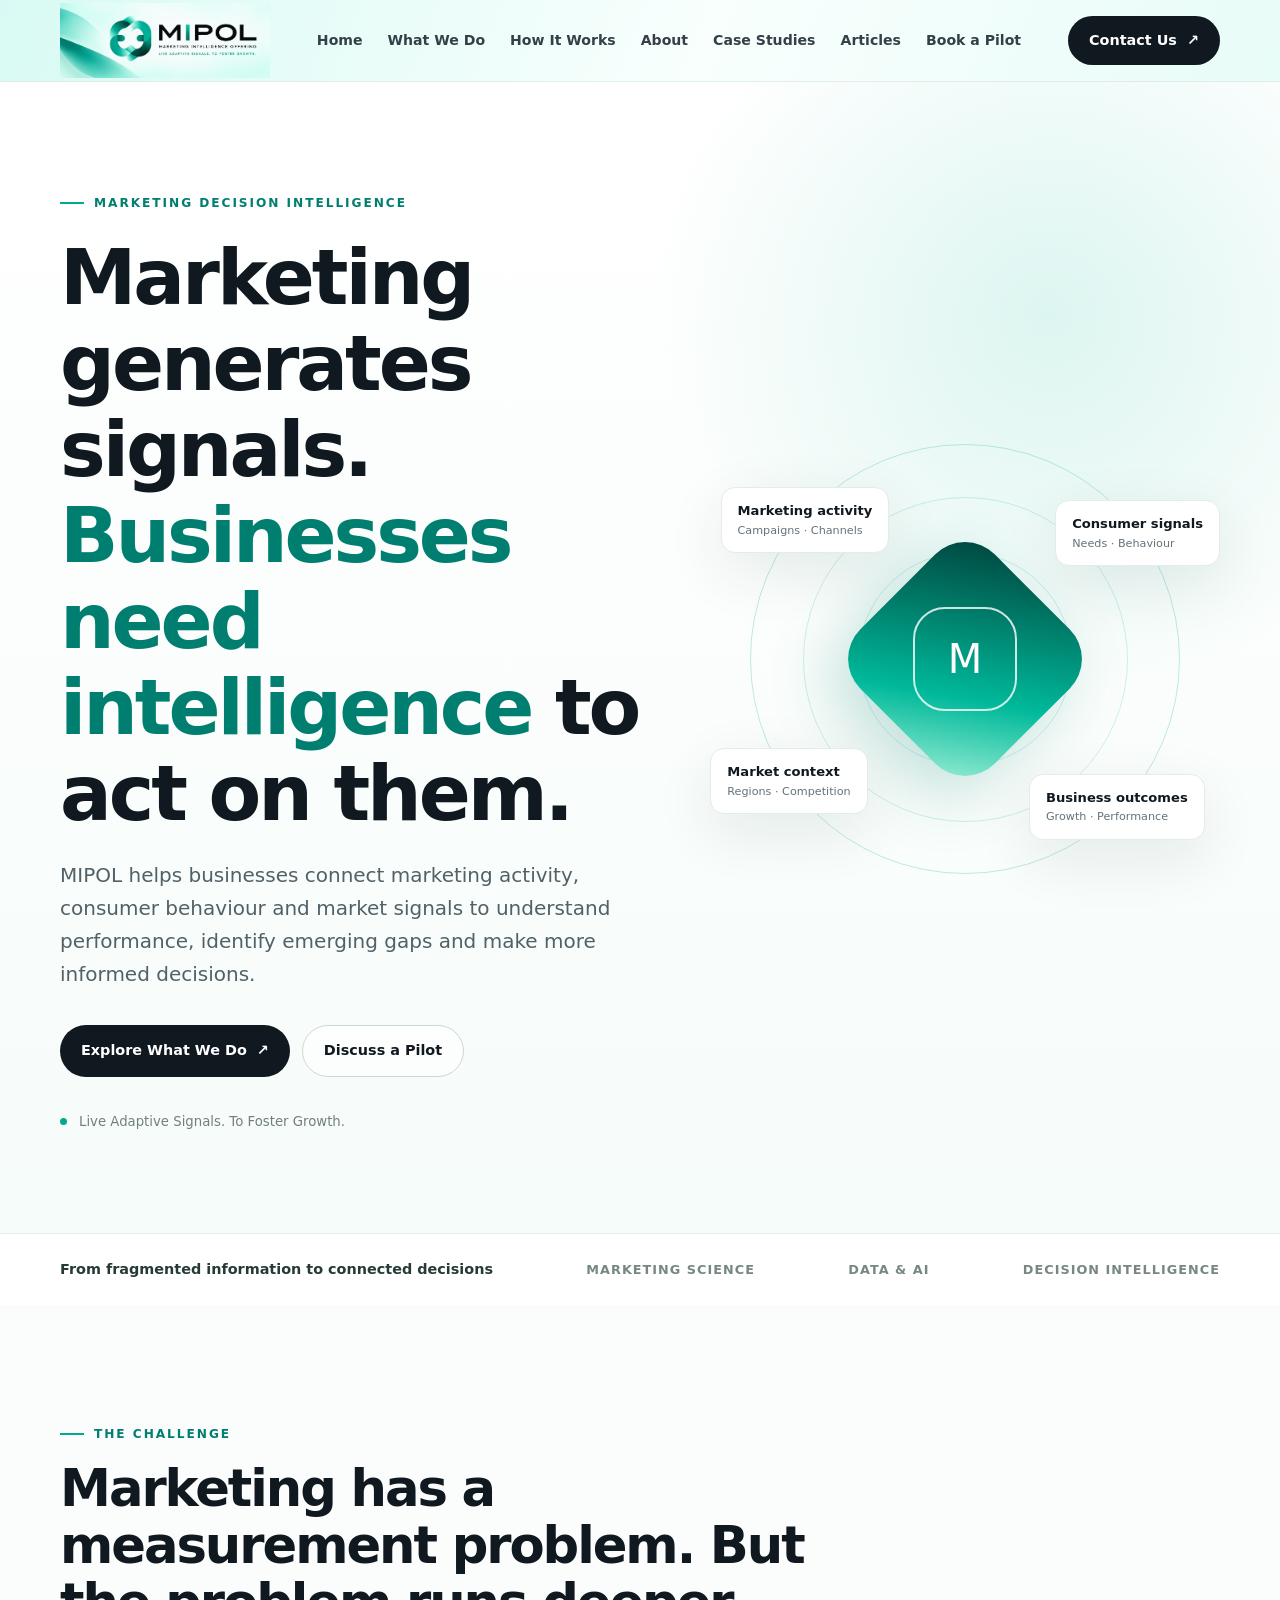
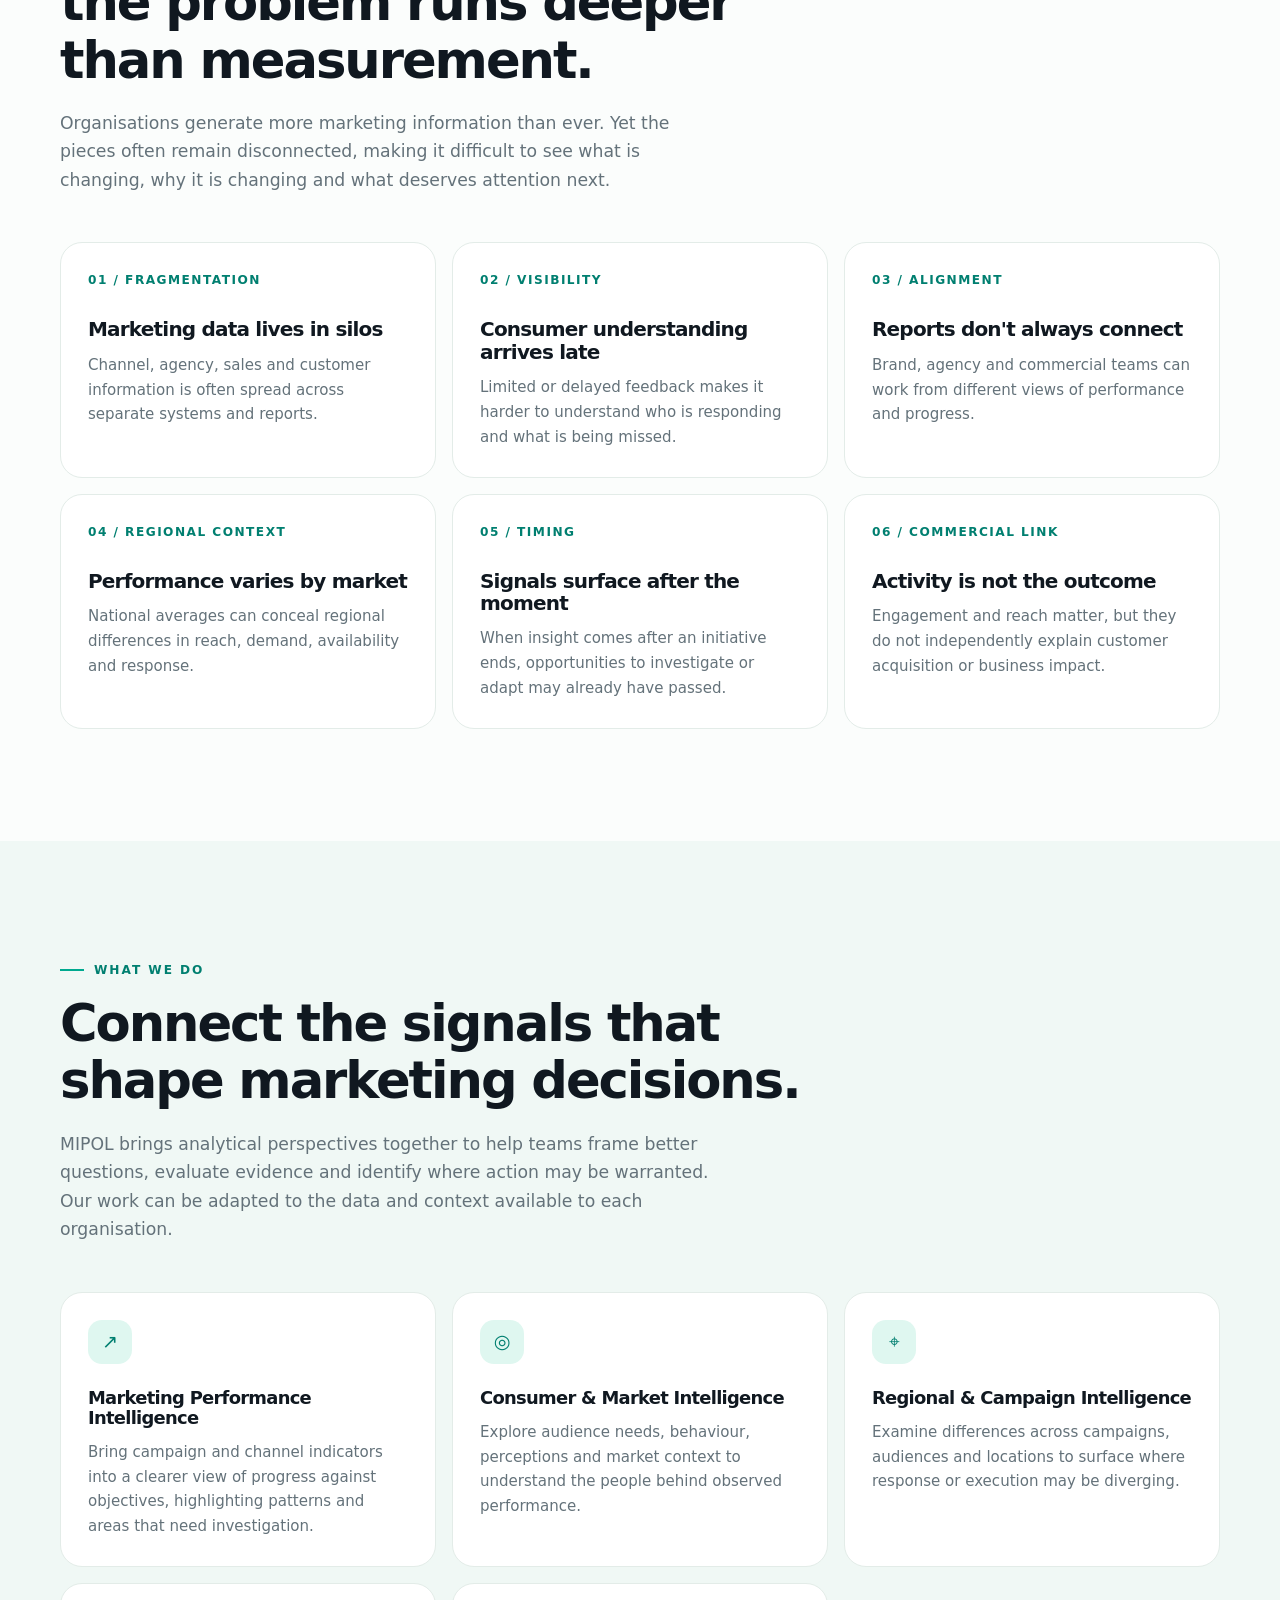
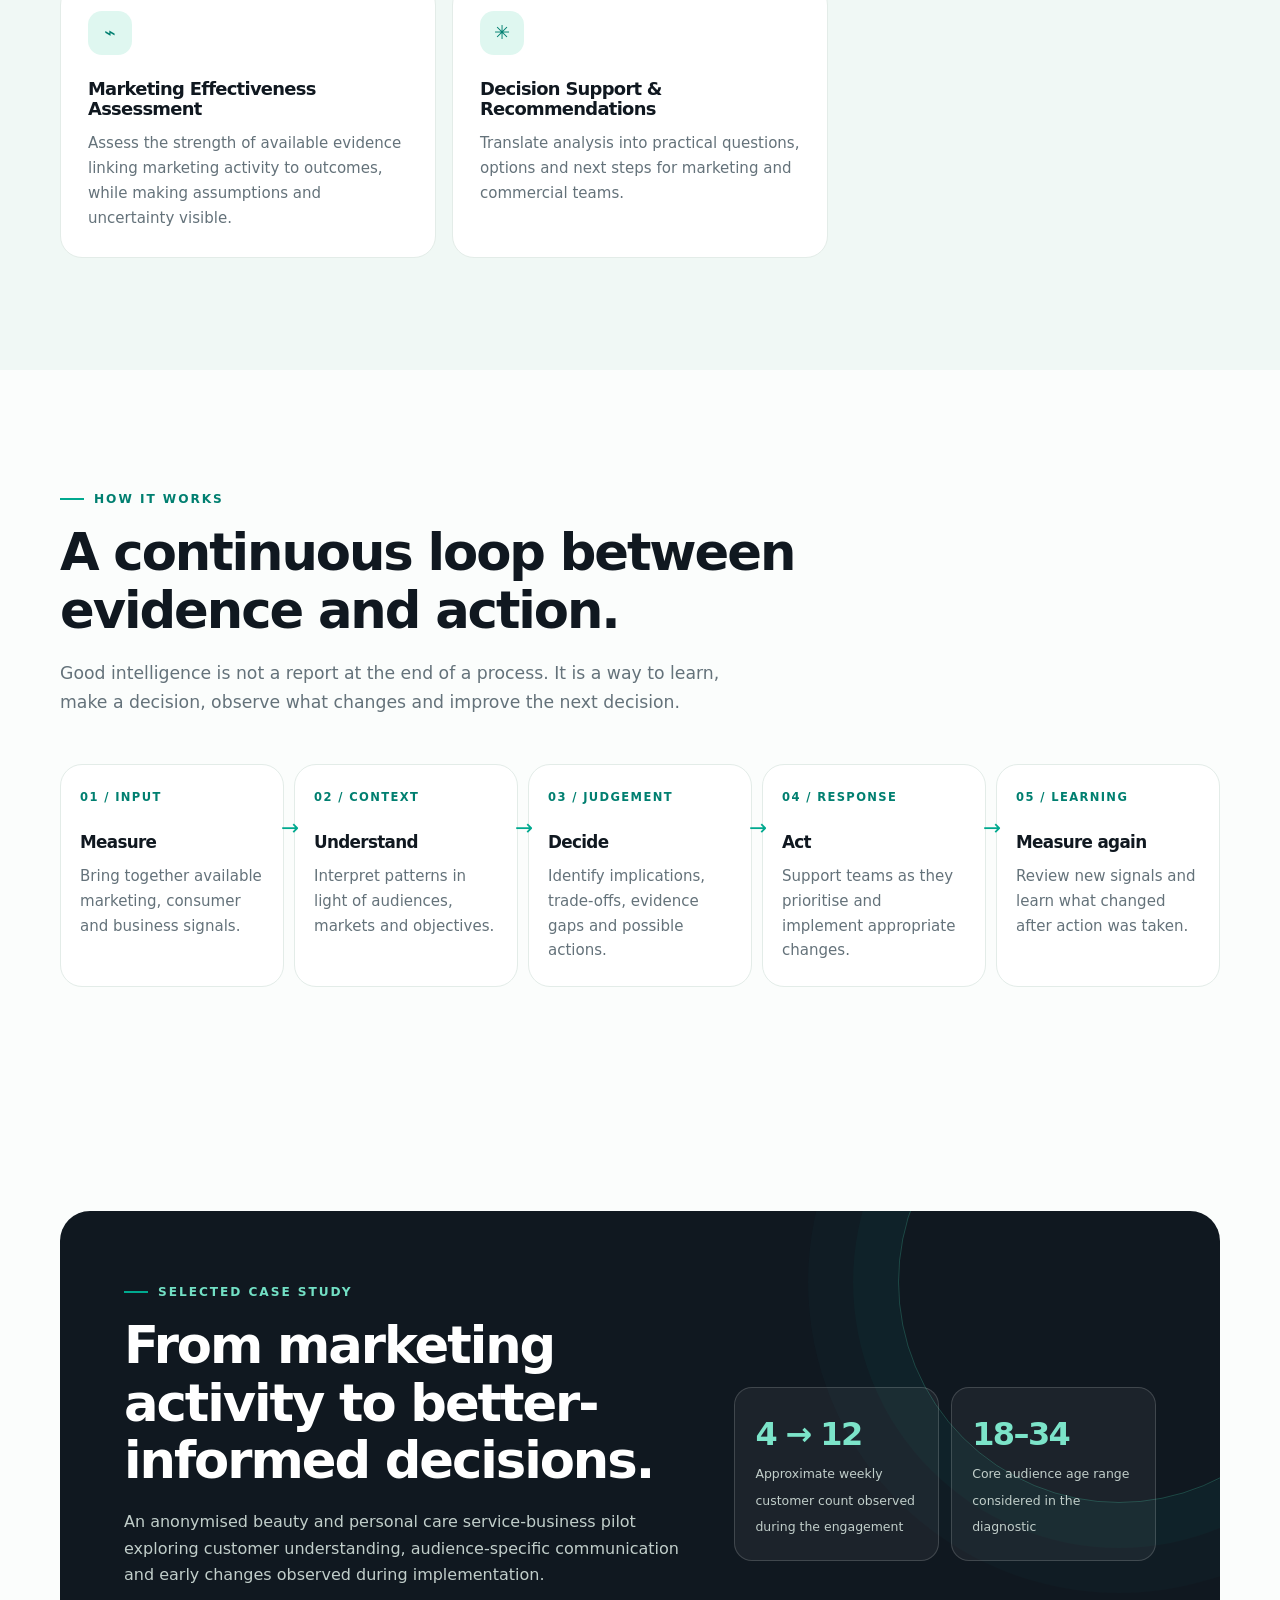
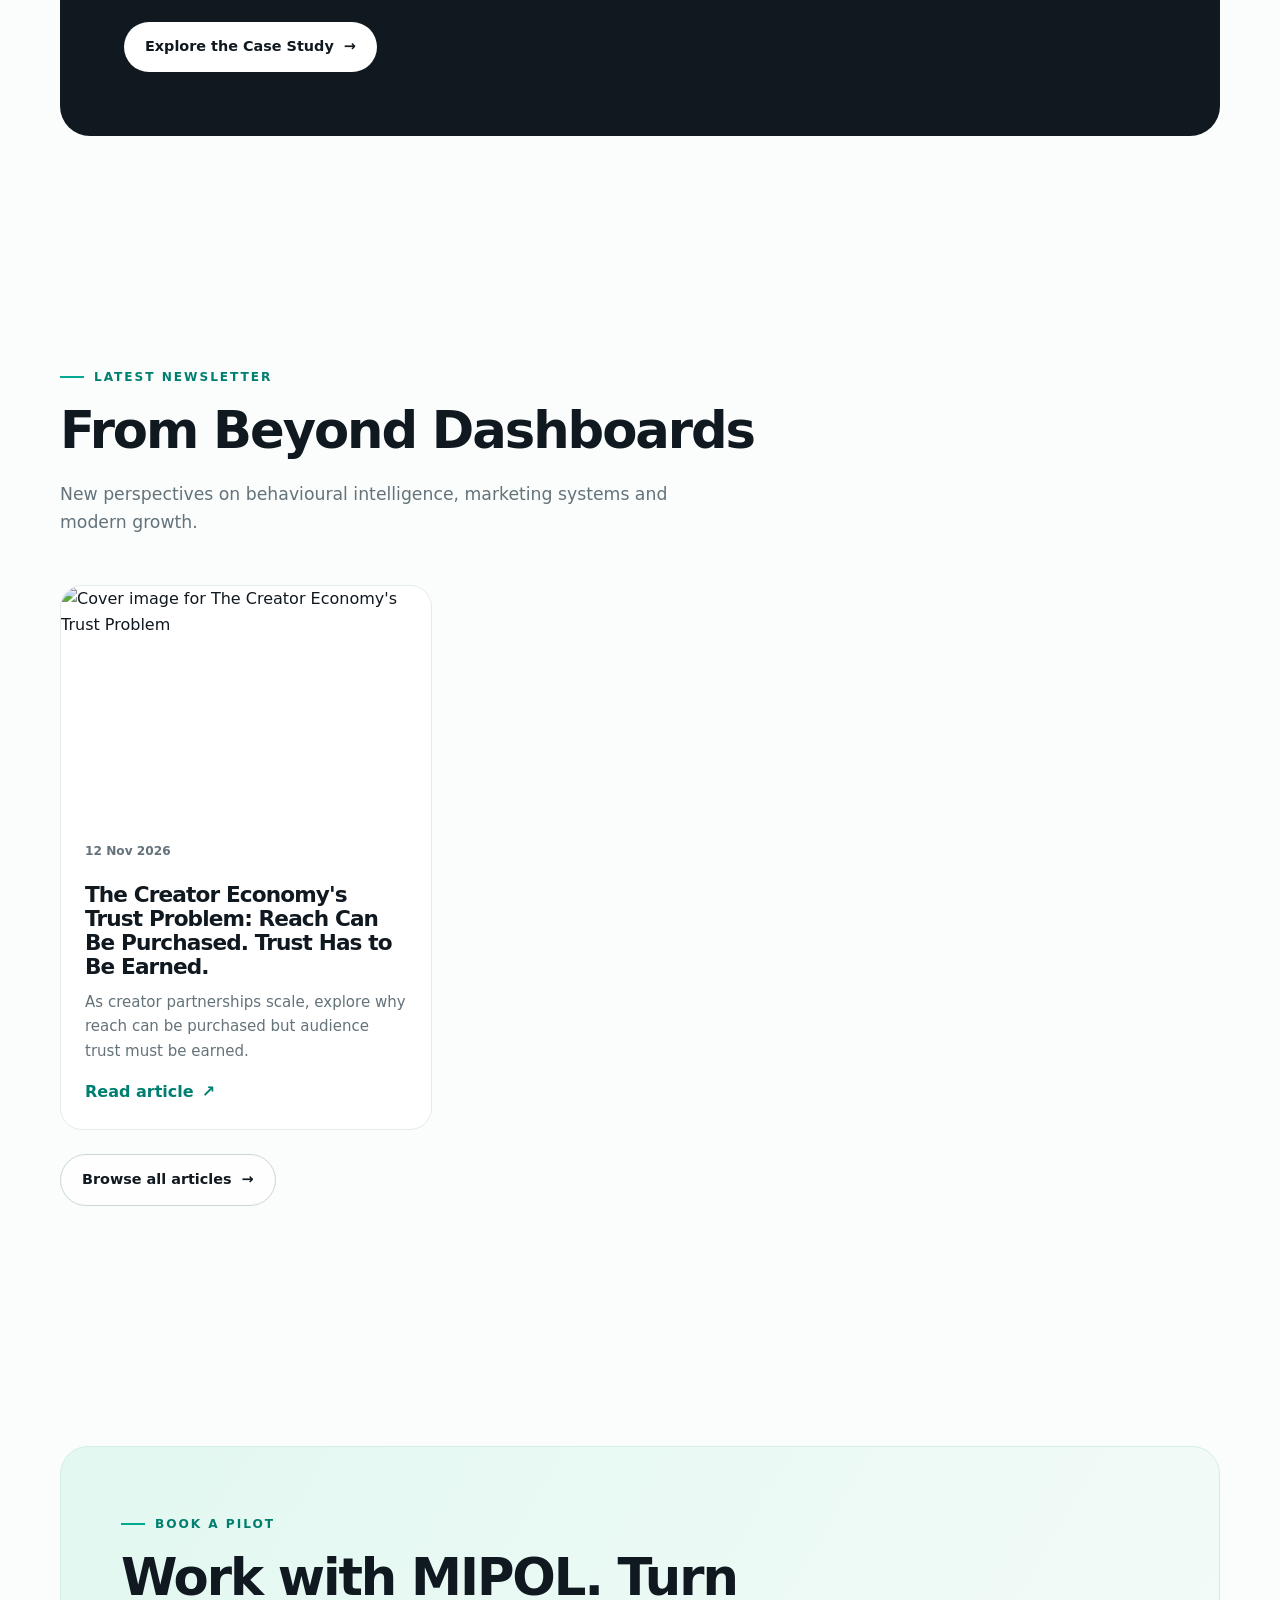
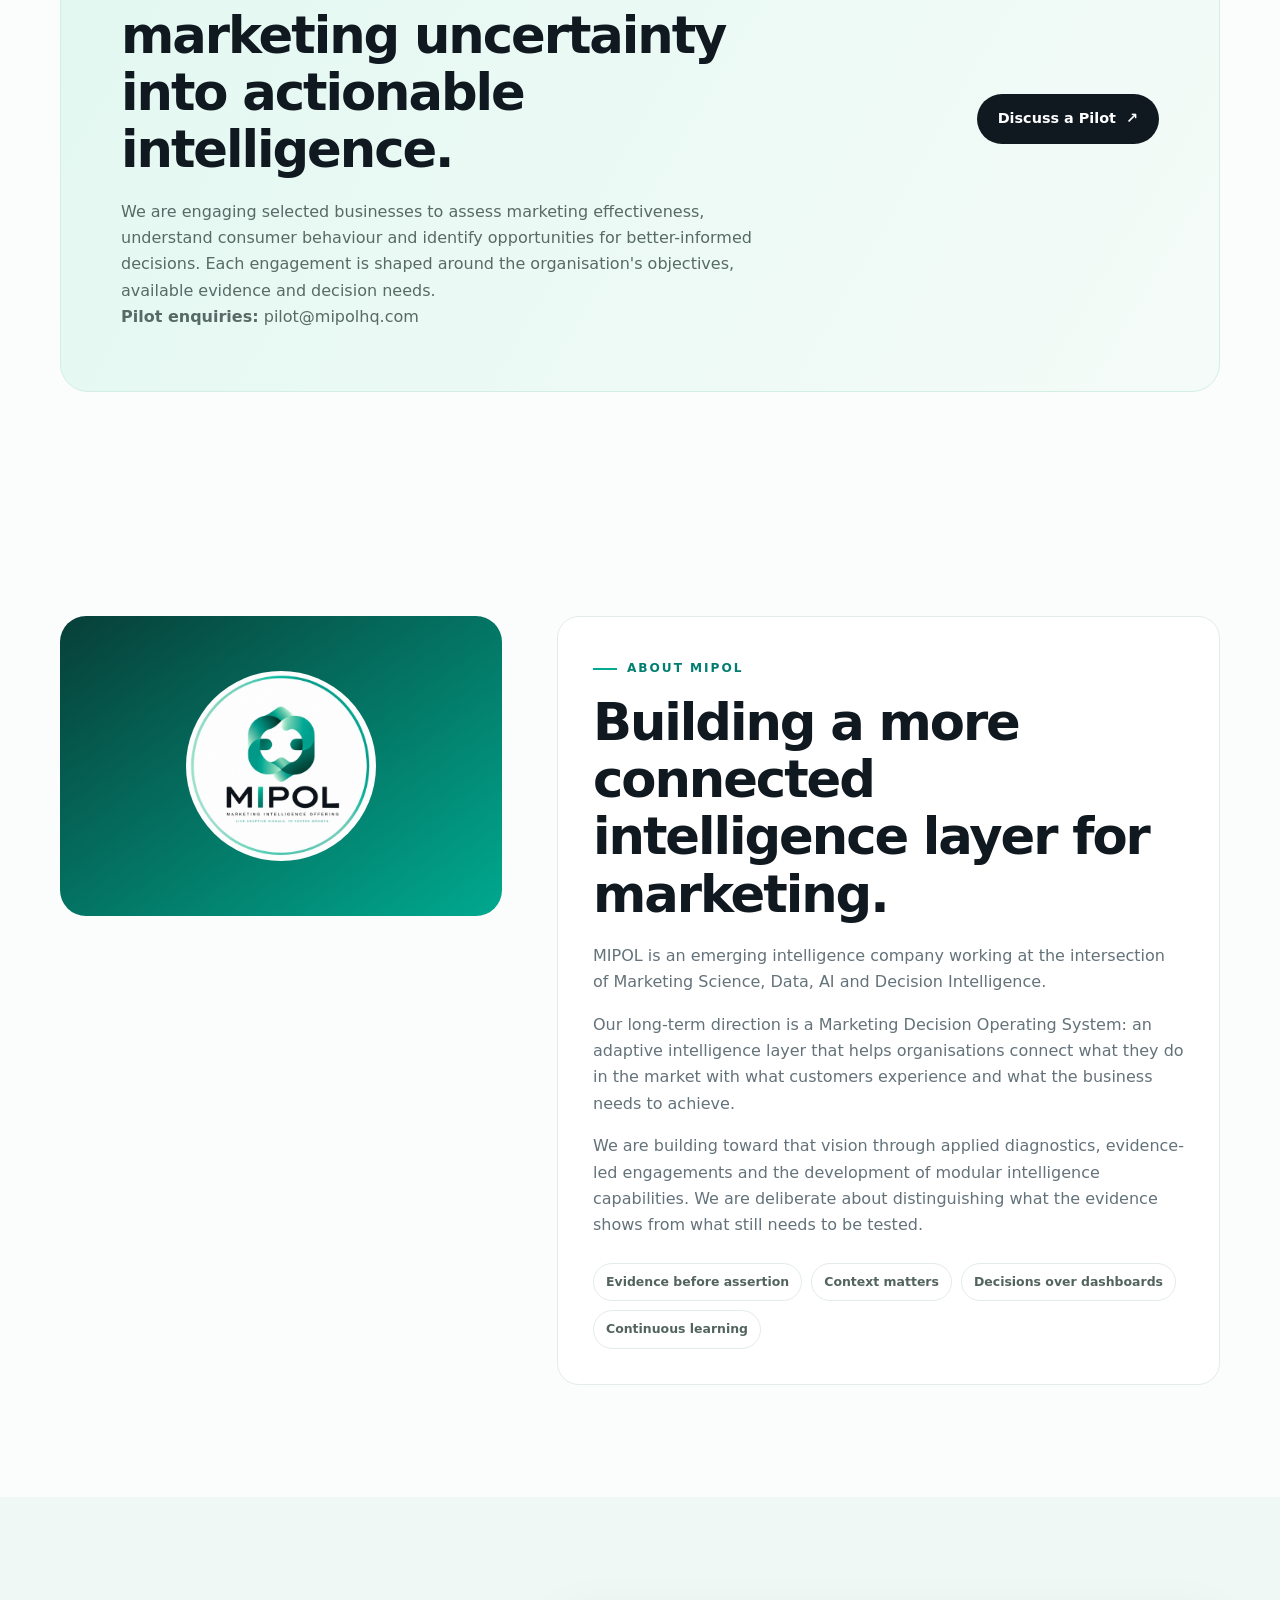
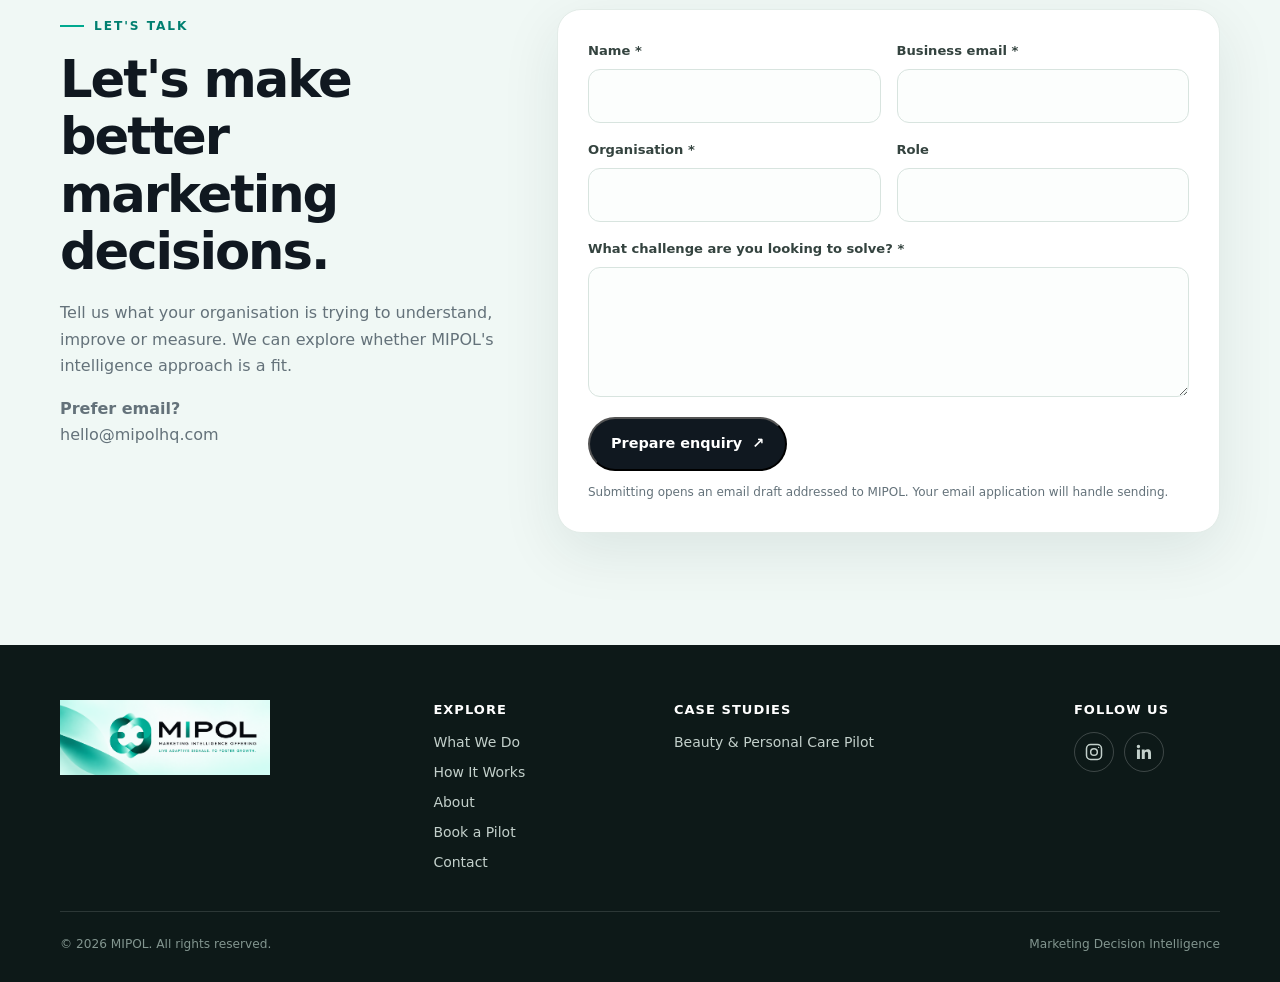
==== index.html @ 53ccad69 "Initial MIPOL website Co-authored-by: Copilot <223556219+Copilot@users.noreply.github.com>" ====
<!doctype html>
<html lang="en"><head>
<meta charset="utf-8"><meta name="viewport" content="width=device-width, initial-scale=1">
<title>MIPOL</title>
<meta name="description" content="MIPOL connects marketing activity, consumer intelligence and market signals to help organisations make better-informed business decisions.">
<meta name="theme-color" content="#fbfdfc"><link rel="icon" type="image/png" href="assets/mipol-symbol.png"><link rel="stylesheet" href="assets/styles.css">
</head><body>

<header class="site-header">
 <div class="container nav-wrap">
  <a class="brand" href="./" aria-label="MIPOL home">
   <img src="assets/mipol-logo.png" alt="MIPOL — Marketing Intelligence Offering">
  </a>
  <button class="menu-toggle" type="button" aria-label="Open navigation menu" aria-expanded="false"><svg width="22" height="22" viewBox="0 0 24 24" fill="none" stroke="currentColor" stroke-width="1.8" stroke-linecap="round"><path d="M4 7h16M4 12h16M4 17h16"/></svg></button>
  <nav class="nav-links" aria-label="Main navigation">
   <a href="./">Home</a><a href="what-we-do/">What We Do</a><a href="how-it-works/">How It Works</a><a href="about/">About</a><a href="case-study/beauty-personal-care-pilot/">Case Studies</a><a href="articles/">Articles</a><a href="pilot/">Book a Pilot</a>
  </nav>
  <a class="nav-cta" href="contact/">Contact Us<span aria-hidden="true">↗</span></a>
 </div>
</header>

<main>
<section class="hero">
 <div class="container hero-grid">
  <div>
   <span class="eyebrow">Marketing Decision Intelligence</span>
   <h1>Marketing generates signals. <em>Businesses need intelligence</em> to act on them.</h1>
   <p class="lead">MIPOL helps businesses connect marketing activity, consumer behaviour and market signals to understand performance, identify emerging gaps and make more informed decisions.</p>
   <div class="hero-actions"><a class="btn btn-primary" href="what-we-do/">Explore What We Do <span>↗</span></a><a class="btn btn-secondary" href="pilot/">Discuss a Pilot</a></div>
   <div class="hero-note"><span></span> Live Adaptive Signals. To Foster Growth.</div>
  </div>
  <div class="signal-visual" aria-label="Abstract illustration of connected marketing signals">
   <div class="signal-orbit"></div><div class="signal-core"><div class="signal-core-inner">M</div></div>
   <div class="signal-node node-a">Marketing activity<small>Campaigns · Channels</small></div>
   <div class="signal-node node-b">Consumer signals<small>Needs · Behaviour</small></div>
   <div class="signal-node node-c">Market context<small>Regions · Competition</small></div>
   <div class="signal-node node-d">Business outcomes<small>Growth · Performance</small></div>
  </div>
 </div>
</section>
<div class="hero-strip"><div class="container strip-inner"><strong>From fragmented information to connected decisions</strong><span>Marketing Science</span><span>Data & AI</span><span>Decision Intelligence</span></div></div>

<section class="section" id="problem"><div class="container">
 <div class="section-head"><span class="eyebrow">The challenge</span><h2>Marketing has a measurement problem. But the problem runs deeper than measurement.</h2>
 <p>Organisations generate more marketing information than ever. Yet the pieces often remain disconnected, making it difficult to see what is changing, why it is changing and what deserves attention next.</p></div>
 <div class="problem-grid">
  <article class="problem-card"><div class="number">01 / FRAGMENTATION</div><h3>Marketing data lives in silos</h3><p>Channel, agency, sales and customer information is often spread across separate systems and reports.</p></article>
  <article class="problem-card"><div class="number">02 / VISIBILITY</div><h3>Consumer understanding arrives late</h3><p>Limited or delayed feedback makes it harder to understand who is responding and what is being missed.</p></article>
  <article class="problem-card"><div class="number">03 / ALIGNMENT</div><h3>Reports don't always connect</h3><p>Brand, agency and commercial teams can work from different views of performance and progress.</p></article>
  <article class="problem-card"><div class="number">04 / REGIONAL CONTEXT</div><h3>Performance varies by market</h3><p>National averages can conceal regional differences in reach, demand, availability and response.</p></article>
  <article class="problem-card"><div class="number">05 / TIMING</div><h3>Signals surface after the moment</h3><p>When insight comes after an initiative ends, opportunities to investigate or adapt may already have passed.</p></article>
  <article class="problem-card"><div class="number">06 / COMMERCIAL LINK</div><h3>Activity is not the outcome</h3><p>Engagement and reach matter, but they do not independently explain customer acquisition or business impact.</p></article>
 </div>
</div></section>

<section class="section soft-section" id="what-we-do"><div class="container">
 <div class="section-head"><span class="eyebrow">What we do</span><h2>Connect the signals that shape marketing decisions.</h2><p>MIPOL brings analytical perspectives together to help teams frame better questions, evaluate evidence and identify where action may be warranted. Our work can be adapted to the data and context available to each organisation.</p></div>
 <div class="cap-grid">
  <article class="cap-card"><div class="cap-icon">↗</div><h3>Marketing Performance Intelligence</h3><p>Bring campaign and channel indicators into a clearer view of progress against objectives, highlighting patterns and areas that need investigation.</p></article>
  <article class="cap-card"><div class="cap-icon">◎</div><h3>Consumer & Market Intelligence</h3><p>Explore audience needs, behaviour, perceptions and market context to understand the people behind observed performance.</p></article>
  <article class="cap-card"><div class="cap-icon">⌖</div><h3>Regional & Campaign Intelligence</h3><p>Examine differences across campaigns, audiences and locations to surface where response or execution may be diverging.</p></article>
  <article class="cap-card"><div class="cap-icon">⌁</div><h3>Marketing Effectiveness Assessment</h3><p>Assess the strength of available evidence linking marketing activity to outcomes, while making assumptions and uncertainty visible.</p></article>
  <article class="cap-card"><div class="cap-icon">✳</div><h3>Decision Support & Recommendations</h3><p>Translate analysis into practical questions, options and next steps for marketing and commercial teams.</p></article>
 </div>
</div></section>

<section class="section" id="how-it-works"><div class="container">
 <div class="section-head"><span class="eyebrow">How it works</span><h2>A continuous loop between evidence and action.</h2><p>Good intelligence is not a report at the end of a process. It is a way to learn, make a decision, observe what changes and improve the next decision.</p></div>
 <div class="framework">
  <article class="step-card"><div class="step-no">01 / INPUT</div><h3>Measure</h3><p>Bring together available marketing, consumer and business signals.</p></article>
  <article class="step-card"><div class="step-no">02 / CONTEXT</div><h3>Understand</h3><p>Interpret patterns in light of audiences, markets and objectives.</p></article>
  <article class="step-card"><div class="step-no">03 / JUDGEMENT</div><h3>Decide</h3><p>Identify implications, trade-offs, evidence gaps and possible actions.</p></article>
  <article class="step-card"><div class="step-no">04 / RESPONSE</div><h3>Act</h3><p>Support teams as they prioritise and implement appropriate changes.</p></article>
  <article class="step-card"><div class="step-no">05 / LEARNING</div><h3>Measure again</h3><p>Review new signals and learn what changed after action was taken.</p></article>
 </div>
</div></section>

<section class="section"><div class="container">
 <div class="case-preview">
  <div><span class="eyebrow">Selected case study</span><h2>From marketing activity to better-informed decisions.</h2><p>An anonymised beauty and personal care service-business pilot exploring customer understanding, audience-specific communication and early changes observed during implementation.</p><a class="btn" href="case-study/beauty-personal-care-pilot/">Explore the Case Study <span>→</span></a></div>
  <div class="case-stat-grid"><div class="case-stat"><strong>4 → 12</strong><span>Approximate weekly customer count observed during the engagement</span></div><div class="case-stat"><strong>18–34</strong><span>Core audience age range considered in the diagnostic</span></div></div>
 </div>
</div></section>

<section class="section"><div class="container">
 <div class="section-head"><span class="eyebrow">Latest newsletter</span><h2>From Beyond Dashboards</h2><p>New perspectives on behavioural intelligence, marketing systems and modern growth.</p></div>
 <div class="article-grid">
  <article class="article-card">
   <img src="https://media.licdn.com/dms/image/v2/D4D12AQH_f014yqNhWw/article-cover_image-shrink_720_1280/B4DaHPZSyBHcAQ-/0/1794480882184?e=2147483647&amp;v=beta&amp;t=EakrwEY71HYqsFD5ijVIQC7A_wx8LEtyUe7o0dE2CEY" alt="Cover image for The Creator Economy's Trust Problem" loading="lazy" decoding="async">
   <div class="article-card-content"><time class="article-date" datetime="2026-11-12">12 Nov 2026</time><h2>The Creator Economy's Trust Problem: Reach Can Be Purchased. Trust Has to Be Earned.</h2><p>As creator partnerships scale, explore why reach can be purchased but audience trust must be earned.</p><a class="article-read" href="https://www.linkedin.com/pulse/creator-economys-trust-problem-reach-can-purchased-has-ntabo-mfgif" target="_blank" rel="noopener noreferrer">Read article <span aria-hidden="true">↗</span></a></div>
  </article>
 </div>
 <p style="margin-top:24px"><a class="btn btn-secondary" href="articles/">Browse all articles <span aria-hidden="true">→</span></a></p>
</div></section>

<section class="section"><div class="container">
  <div class="pilot-band"><div><span class="eyebrow">Book a Pilot</span><h2>Work with MIPOL. Turn marketing uncertainty into actionable intelligence.</h2><p>We are engaging selected businesses to assess marketing effectiveness, understand consumer behaviour and identify opportunities for better-informed decisions. Each engagement is shaped around the organisation's objectives, available evidence and decision needs.</p><p><strong>Pilot enquiries:</strong> <a href="mailto:pilot@mipolhq.com">pilot@mipolhq.com</a></p></div><a class="btn btn-primary" href="mailto:pilot@mipolhq.com?subject=Pilot%20enquiry">Discuss a Pilot <span>↗</span></a></div>
</div></section>

<section class="section"><div class="container about-grid">
 <div class="about-mark"><img src="assets/mipol-logo.jpg" alt="Official MIPOL logo"></div>
 <div class="about-panel"><span class="eyebrow">About MIPOL</span><h2>Building a more connected intelligence layer for marketing.</h2><p>MIPOL is an emerging intelligence company working at the intersection of Marketing Science, Data, AI and Decision Intelligence.</p><p>Our long-term direction is a Marketing Decision Operating System: an adaptive intelligence layer that helps organisations connect what they do in the market with what customers experience and what the business needs to achieve.</p><p>We are building toward that vision through applied diagnostics, evidence-led engagements and the development of modular intelligence capabilities. We are deliberate about distinguishing what the evidence shows from what still needs to be tested.</p><div class="principles"><span>Evidence before assertion</span><span>Context matters</span><span>Decisions over dashboards</span><span>Continuous learning</span></div></div>
</div></section>

<section class="section soft-section"><div class="container contact-grid">
 <div class="contact-copy"><span class="eyebrow">Let's talk</span><h2>Let's make better marketing decisions.</h2><p>Tell us what your organisation is trying to understand, improve or measure. We can explore whether MIPOL's intelligence approach is a fit.</p><p><strong>Prefer email?</strong><br><a href="mailto:hello@mipolhq.com">hello@mipolhq.com</a></p></div>
 <form class="contact-form" id="contact-form">
  <div class="form-grid">
   <div class="field"><label for="name">Name *</label><input id="name" name="name" autocomplete="name" required></div>
   <div class="field"><label for="email">Business email *</label><input id="email" name="email" type="email" autocomplete="email" required></div>
   <div class="field"><label for="organisation">Organisation *</label><input id="organisation" name="organisation" autocomplete="organization" required></div>
   <div class="field"><label for="role">Role</label><input id="role" name="role" autocomplete="organization-title"></div>
   <div class="field full"><label for="challenge">What challenge are you looking to solve? *</label><textarea id="challenge" name="challenge" required></textarea></div>
  </div>
  <div class="form-foot"><button class="btn btn-primary" type="submit">Prepare enquiry <span>↗</span></button><div class="form-status" id="form-status" role="status" aria-live="polite"></div></div>
  <p class="muted" style="font-size:.75rem;margin:12px 0 0">Submitting opens an email draft addressed to MIPOL. Your email application will handle sending.</p>
 </form>
</div></section>
</main>

<footer class="site-footer">
 <div class="container">
  <div class="footer-top">
   <div class="footer-brand"><img src="assets/mipol-logo.png" alt="MIPOL — Marketing Intelligence Offering"></div>
   <div class="footer-column"><h3>Explore</h3><div class="footer-column-links"><a href="what-we-do/">What We Do</a><a href="how-it-works/">How It Works</a><a href="about/">About</a><a href="pilot/">Book a Pilot</a><a href="contact/">Contact</a></div></div>
   <div class="footer-column"><h3>Case Studies</h3><div class="footer-column-links"><a href="case-study/beauty-personal-care-pilot/">Beauty &amp; Personal Care Pilot</a></div></div>
   <div class="footer-column"><h3>Follow us</h3><div class="footer-socials"><a class="social-link" href="https://www.instagram.com/mipol_intel/" target="_blank" rel="noopener noreferrer" aria-label="MIPOL on Instagram"><svg viewBox="0 0 24 24" fill="none" stroke="currentColor" stroke-width="1.8" stroke-linecap="round" stroke-linejoin="round" aria-hidden="true"><rect x="3" y="3" width="18" height="18" rx="5"/><circle cx="12" cy="12" r="4"/><circle cx="17.5" cy="6.5" r=".8" fill="currentColor" stroke="none"/></svg></a><a class="social-link" href="https://www.linkedin.com/company/mipol-ai/" target="_blank" rel="noopener noreferrer" aria-label="MIPOL on LinkedIn"><svg viewBox="0 0 24 24" aria-hidden="true"><path class="linkedin-mark" d="M20.45 20.45h-3.55v-5.57c0-1.33-.02-3.04-1.85-3.04-1.85 0-2.13 1.45-2.13 2.94v5.67H9.37V9h3.41v1.56h.05c.47-.9 1.63-1.85 3.35-1.85 3.58 0 4.24 2.35 4.24 5.41v6.33zM5.34 7.43a2.06 2.06 0 1 1 0-4.12 2.06 2.06 0 0 1 0 4.12zM3.56 9h3.56v11.45H3.56z"/></svg></a></div></div>
  </div>
  <div class="footer-bottom"><span>© <span data-year></span> MIPOL. All rights reserved.</span><span>Marketing Decision Intelligence</span></div>
 </div>
</footer>

<script src="assets/script.js" defer></script>
</body></html>
---- assets/styles.css ----
:root{
  --ink:#101820;--muted:#64727a;--teal:#00a98f;--teal-dark:#007f70;
  --mint:#dff7f0;--paper:#fbfdfc;--line:#e3ece8;--white:#fff;
  --shadow:0 18px 60px rgba(10,48,42,.09);--radius:22px;--max:1160px;
}
*{box-sizing:border-box}
html{scroll-behavior:smooth;scroll-padding-top:92px}
body{margin:0;background-color:var(--paper);background-image:url("background-waves.svg");background-position:center top;background-size:100% 100vh;background-repeat:no-repeat;background-attachment:fixed;color:var(--ink);font-family:Inter,ui-sans-serif,system-ui,-apple-system,BlinkMacSystemFont,"Segoe UI",sans-serif;line-height:1.65;-webkit-font-smoothing:antialiased}
a{color:inherit;text-decoration:none}
img{max-width:100%;display:block}
button,input,textarea{font:inherit}
.container{width:min(var(--max),calc(100% - 48px));margin-inline:auto}
.eyebrow{display:inline-flex;align-items:center;gap:10px;color:var(--teal-dark);font-size:.76rem;font-weight:800;letter-spacing:.16em;text-transform:uppercase}
.eyebrow:before{content:"";width:24px;height:2px;background:var(--teal)}
h1,h2,h3,p{margin-top:0}
h1,h2,h3{line-height:1.12;letter-spacing:-.04em}
h1{font-size:clamp(2.8rem,6vw,5.4rem);max-width:850px;margin:22px 0}
h2{font-size:clamp(2.1rem,4vw,3.5rem);margin:15px 0 20px}
h3{font-size:1.25rem;margin-bottom:12px}
.lead{font-size:clamp(1.05rem,1.7vw,1.25rem);color:#526168;max-width:720px}
.muted{color:var(--muted)}
.section{padding:112px 0}
.section-head{max-width:760px;margin-bottom:48px}
.section-head p{color:var(--muted);font-size:1.08rem;max-width:670px}
.site-header{height:82px;position:sticky;top:0;z-index:50;background:linear-gradient(110deg,#d9faf4 0%,#f8fffd 55%,#e8fcf8 100%);backdrop-filter:blur(16px);border-bottom:1px solid rgba(220,234,229,.8)}
.nav-wrap{height:100%;display:flex;align-items:center;justify-content:space-between;gap:24px}
.brand{display:flex;align-items:center;gap:12px;min-width:130px}
.brand img{width:210px;height:auto;max-height:76px;object-fit:contain}
.brand-word{font-weight:850;letter-spacing:.14em;font-size:1.05rem}
.brand-word span{color:var(--teal)}
.nav-links{display:flex;align-items:center;gap:25px;font-size:.88rem;font-weight:650;color:#334047}
.nav-links a{transition:color .2s}
.nav-links a:hover,.nav-links a.active{color:var(--teal-dark)}
.nav-cta,.btn{display:inline-flex;align-items:center;justify-content:center;gap:10px;border-radius:999px;padding:13px 21px;font-size:.9rem;font-weight:750;transition:transform .2s,background .2s,border-color .2s}
.nav-cta,.btn-primary{background:var(--ink);color:white}
.nav-cta:hover,.btn-primary:hover{background:var(--teal-dark);transform:translateY(-2px)}
.btn-secondary{border:1px solid #cbd9d4;background:rgba(255,255,255,.7);color:var(--ink)}
.btn-secondary:hover{border-color:var(--teal);transform:translateY(-2px)}
.menu-toggle{display:none;border:1px solid var(--line);background:white;border-radius:12px;padding:10px;cursor:pointer}
.hero{position:relative;overflow:hidden;padding:104px 0 100px;background:radial-gradient(circle at 82% 20%,rgba(0,185,151,.13),transparent 28%),linear-gradient(180deg,#fff 0%,#f6fcf9 100%)}
.hero-grid{display:grid;grid-template-columns:1.08fr .92fr;align-items:center;gap:52px}
.hero h1 em{font-style:normal;color:var(--teal-dark)}
.hero-actions{display:flex;gap:12px;flex-wrap:wrap;margin-top:34px}
.hero-note{display:flex;align-items:center;gap:12px;margin-top:34px;color:#738078;font-size:.83rem}
.hero-note span{width:7px;height:7px;border-radius:50%;background:var(--teal)}
.signal-visual{min-height:430px;position:relative;display:grid;place-items:center}
.signal-orbit{position:absolute;width:min(100%,430px);aspect-ratio:1;border:1px solid rgba(0,169,143,.24);border-radius:50%;animation:rotate 34s linear infinite}
.signal-orbit:before,.signal-orbit:after{content:"";position:absolute;border:1px solid rgba(0,169,143,.18);border-radius:50%;inset:12%}
.signal-orbit:after{inset:25%}
@keyframes rotate{to{transform:rotate(360deg)}}
.signal-core{width:190px;height:190px;border-radius:42px;background:linear-gradient(145deg,#003f39,#00b99a 65%,#a1f0d8);box-shadow:0 25px 65px rgba(0,125,106,.23);display:grid;place-items:center;transform:rotate(45deg)}
.signal-core-inner{width:104px;height:104px;border:2px solid rgba(255,255,255,.8);border-radius:32px;display:grid;place-items:center;color:white;font-size:2.5rem;font-weight:300;transform:rotate(-45deg)}
.signal-node{position:absolute;padding:12px 16px;background:white;border:1px solid var(--line);border-radius:14px;box-shadow:var(--shadow);font-size:.82rem;font-weight:750}
.signal-node small{display:block;color:var(--muted);font-weight:500;font-size:.7rem}
.node-a{top:10%;left:2%}.node-b{top:13%;right:0}.node-c{bottom:14%;left:0}.node-d{bottom:8%;right:3%}
.hero-strip{border-top:1px solid var(--line);padding:24px 0;background:#fff}
.strip-inner{display:flex;justify-content:space-between;gap:24px;align-items:center;color:#788780;font-size:.8rem;letter-spacing:.08em;text-transform:uppercase;font-weight:750}
.strip-inner strong{color:#263a37;font-size:.9rem;letter-spacing:0;text-transform:none}
.problem-grid{display:grid;grid-template-columns:repeat(3,1fr);gap:16px}
.problem-card,.cap-card,.step-card,.about-panel,.case-panel{border:1px solid var(--line);background:#fff;border-radius:var(--radius);padding:27px}
.problem-card .number{font-size:.76rem;color:var(--teal-dark);font-weight:850;letter-spacing:.12em;margin-bottom:28px}
.problem-card p,.cap-card p,.step-card p{color:var(--muted);font-size:.94rem;margin-bottom:0}
.problem-card{min-height:205px}
.soft-section{background:#f0f8f5}
.cap-grid{display:grid;grid-template-columns:repeat(3,1fr);gap:16px}
.cap-card{min-height:220px;transition:transform .2s,box-shadow .2s}
.cap-card:hover{transform:translateY(-4px);box-shadow:var(--shadow)}
.cap-icon{width:44px;height:44px;border-radius:14px;background:var(--mint);display:grid;place-items:center;color:var(--teal-dark);font-size:1.2rem;margin-bottom:24px}
.cap-card h3{font-size:1.12rem}
.framework{display:grid;grid-template-columns:repeat(5,1fr);gap:10px;position:relative}
.step-card{padding:23px 19px;position:relative;min-height:190px}
.step-card .step-no{font-size:.72rem;color:var(--teal-dark);font-weight:850;letter-spacing:.12em;margin-bottom:26px}
.step-card:not(:last-child):after{content:"→";position:absolute;right:-16px;top:45px;color:var(--teal);font-size:1.35rem;z-index:2}
.step-card h3{font-size:1.05rem}
.case-preview{background:var(--ink);color:white;border-radius:30px;padding:clamp(30px,5vw,64px);display:grid;grid-template-columns:1.15fr .85fr;gap:40px;align-items:center;overflow:hidden;position:relative}
.case-preview.case-coming-soon{margin-top:24px;grid-template-columns:1fr;min-height:180px}
.case-coming-soon>div{position:relative;z-index:1}
.case-coming-soon h2{margin-bottom:0}
.case-preview:after{content:"";position:absolute;width:440px;height:440px;border:1px solid rgba(66,220,183,.25);border-radius:50%;right:-120px;top:-150px;box-shadow:0 0 0 45px rgba(0,169,143,.04),0 0 0 90px rgba(0,169,143,.03)}
.case-preview .eyebrow{color:#72dfc4}
.case-preview p{color:#c1ceca;max-width:580px}
.case-stat-grid{display:grid;grid-template-columns:1fr 1fr;gap:12px;position:relative;z-index:1}
.case-stat-grid.single-stat{grid-template-columns:minmax(0,1fr);max-width:520px}
.case-stat{padding:20px;border:1px solid rgba(255,255,255,.16);border-radius:18px;background:rgba(255,255,255,.05)}
.case-stat strong{display:block;font-size:2rem;letter-spacing:-.05em;color:#7ce4c9}
.case-stat span{font-size:.78rem;color:#c1ceca}
.case-preview .btn{margin-top:18px;background:#fff;color:var(--ink);position:relative;z-index:2}
.article-grid{display:grid;grid-template-columns:repeat(auto-fill,minmax(min(100%,320px),1fr));gap:22px}
.article-card{display:flex;flex-direction:column;overflow:hidden;border:1px solid var(--line);border-radius:var(--radius);background:#fff;transition:transform .2s,box-shadow .2s}
.article-card:hover{transform:translateY(-4px);box-shadow:var(--shadow)}
.article-card img{width:100%;aspect-ratio:16/10;object-fit:cover}
.article-card-content{display:flex;flex:1;flex-direction:column;align-items:flex-start;padding:24px}
.article-date{margin-bottom:12px;color:var(--muted);font-size:.76rem;font-weight:650}
.article-card h2{font-size:1.35rem;margin:10px 0}
.article-card p{color:var(--muted);font-size:.94rem}
.article-read{display:inline-flex;align-items:center;gap:8px;margin-top:auto;color:var(--teal-dark);font-weight:750}
.article-read:hover{text-decoration:underline}
.article-note{font-size:.82rem;color:var(--muted);margin:24px 0 0}
.pilot-band{background:linear-gradient(120deg,#e2f8f1,#f5fbf8);border:1px solid #d2eee5;border-radius:28px;padding:clamp(30px,5vw,60px);display:flex;align-items:center;justify-content:space-between;gap:32px}
.pilot-band p{max-width:680px;color:#586a65;margin-bottom:0}
.pilot-band h2{max-width:650px}
.about-grid{display:grid;grid-template-columns:.8fr 1.2fr;gap:55px;align-items:start}
.about-mark{background:linear-gradient(145deg,#073f38,#00a98f);border-radius:26px;padding:34px;display:grid;place-items:center;min-height:300px}
.about-mark img{width:190px;border-radius:50%;background:white}
.about-panel{padding:35px}
.about-panel p{color:var(--muted)}
.principles{display:flex;flex-wrap:wrap;gap:9px;margin-top:24px}
.principles span{padding:8px 12px;border:1px solid var(--line);border-radius:99px;font-size:.78rem;font-weight:700;color:#53645f}
.contact-grid{display:grid;grid-template-columns:.8fr 1.2fr;gap:55px}
.contact-copy p{color:var(--muted)}
.contact-form{background:white;border:1px solid var(--line);border-radius:24px;padding:30px;box-shadow:var(--shadow)}
.form-grid{display:grid;grid-template-columns:1fr 1fr;gap:16px}
.field{display:flex;flex-direction:column;gap:7px}
.field.full{grid-column:1/-1}
.field label{font-size:.82rem;font-weight:750;color:#34433f}
.field input,.field textarea{width:100%;border:1px solid #d8e4df;border-radius:12px;padding:13px 14px;background:#fcfefd;outline:none}
.field input:focus,.field textarea:focus{border-color:var(--teal);box-shadow:0 0 0 3px rgba(0,169,143,.1)}
.field textarea{min-height:130px;resize:vertical}
.form-foot{display:flex;align-items:center;justify-content:space-between;gap:18px;margin-top:20px}
.form-status{font-size:.83rem;color:var(--teal-dark);min-height:24px}
.site-footer{background:#0d1918;color:white;padding:55px 0 28px}
.footer-top{display:grid;grid-template-columns:minmax(180px,1.3fr) minmax(120px,.8fr) minmax(220px,1.4fr) minmax(110px,.55fr);gap:28px;align-items:start;padding-bottom:38px;border-bottom:1px solid rgba(255,255,255,.13)}
.footer-brand{display:flex;align-items:center}
.footer-brand img{width:210px;height:auto;max-height:76px;object-fit:contain}
.footer-brand strong{letter-spacing:.16em}
.footer-brand p{color:#9fb2ac;font-size:.76rem;margin:3px 0 0}
.footer-column h3{font-size:13px;letter-spacing:.08em;text-transform:uppercase;color:#fff;margin:3px 0 14px}
.footer-column-links{display:grid;gap:9px;color:#c3d0cb;font-size:14px;line-height:1.5}
.footer-column-links a:hover{color:#7ce4c9}
.footer-socials{display:flex;gap:10px}
.social-link{display:inline-flex;width:40px;height:40px;align-items:center;justify-content:center;border:1px solid rgba(255,255,255,.2);border-radius:50%;color:#c3d0cb;transition:color .2s,border-color .2s,transform .2s}
.social-link:hover{color:#7ce4c9;border-color:#7ce4c9;transform:translateY(-2px)}
.social-link svg{width:20px;height:20px;display:block}
.social-link .linkedin-mark{fill:currentColor}
.footer-bottom{display:flex;justify-content:space-between;gap:20px;color:#82958f;font-size:.76rem;padding-top:22px}
.page-hero{padding:80px 0 70px;background:radial-gradient(circle at 80% 10%,rgba(0,185,151,.12),transparent 27%),rgba(255,255,255,.4)}
.breadcrumb{font-size:.82rem;color:var(--muted);margin-bottom:28px}
.breadcrumb a{color:var(--teal-dark);font-weight:700}
.case-layout{display:grid;grid-template-columns:240px 1fr;gap:52px;align-items:start}
.case-sidebar{position:sticky;top:110px;border:1px solid var(--line);border-radius:18px;padding:22px;background:white}
.case-sidebar strong{font-size:.82rem}
.case-sidebar a{display:block;font-size:.78rem;color:#687872;padding:7px 0}
.case-sidebar a:hover{color:var(--teal-dark)}
.case-content section{padding:0 0 44px;margin-bottom:42px;border-bottom:1px solid var(--line);scroll-margin-top:110px}
.case-content section:last-child{border:0}
.case-content h2{font-size:1.8rem}
.case-content p,.case-content li{color:#596963}
.case-content ul{padding-left:21px}
.customer-chart{margin:28px 0;padding:24px;border:1px solid var(--line);border-radius:var(--radius);background:#fff}
.customer-chart figcaption{margin-bottom:22px}
.customer-chart figcaption h3{margin:10px 0;font-size:1.2rem}
.customer-chart figcaption p{margin:0;color:var(--muted);font-size:.88rem}
.customer-chart-rows{display:grid;gap:14px}
.customer-chart-row,.customer-chart-axis{display:grid;grid-template-columns:minmax(100px,132px) minmax(0,1fr) 34px;gap:12px;align-items:center}
.customer-chart-row{font-size:.86rem}
.customer-chart-label{font-weight:650}
.customer-chart-row strong{text-align:right;font-size:.88rem}
.customer-chart-track{height:20px;position:relative;display:block;border-radius:999px;background:#edf3f0}
.customer-chart-bar{display:block;width:var(--bar-width);height:100%;border-radius:inherit;background:linear-gradient(90deg,var(--teal-dark),var(--teal))}
.customer-chart-bar.historical{background:#90a59e}
.customer-chart-target{position:absolute;top:-4px;right:0;bottom:-4px;border-left:2px dashed #a55f38}
.customer-chart-axis{margin-top:8px;color:var(--muted);font-size:.72rem}
.customer-chart-axis div{display:flex;justify-content:space-between}
.customer-chart-legend{display:flex;align-items:center;gap:8px;margin-top:18px;color:#596963;font-size:.78rem}
.customer-chart-legend-bar{width:14px;height:14px;border-radius:4px;background:var(--teal)}
.customer-chart-legend-target{height:14px;margin-left:10px;border-left:2px dashed #a55f38}
.customer-chart-note{margin:16px 0 0;font-size:.78rem}
.table-wrap{overflow-x:auto;margin:24px 0 12px;border:1px solid #dfeae4;border-radius:12px;background:#f7faf8}
.case-table{width:100%;border-collapse:collapse;text-align:left}
.case-table th,.case-table td{padding:14px 16px;border-bottom:1px solid #e7efea;vertical-align:top}
.case-table th{background:#eef7f1;color:var(--ink);font-weight:750}
.case-table tbody tr:last-child td{border-bottom:0}
.insight-box{background:#eff9f5;border-left:3px solid var(--teal);padding:22px 24px;border-radius:0 14px 14px 0;color:#35544b;margin:24px 0}
.metric-row{display:grid;grid-template-columns:repeat(3,1fr);gap:12px;margin:25px 0}
.metric{padding:20px;border:1px solid var(--line);border-radius:16px;background:white}
.metric strong{display:block;font-size:1.8rem;color:var(--teal-dark);letter-spacing:-.05em}
.metric span{font-size:.78rem;color:var(--muted)}
.disclaimer{font-size:.82rem;background:#fff8e9;border:1px solid #f2e4c4;border-radius:14px;padding:16px;color:#6e5b34}
.cta-inline{background:var(--ink);color:white;border-radius:22px;padding:30px;margin-top:24px}
.cta-inline p{color:#c5d1cd}
@media(max-width:980px){
 .nav-links{gap:14px;font-size:.8rem}.hero-grid{gap:20px}.framework{grid-template-columns:repeat(3,1fr)}.step-card:nth-child(3):after{display:none}
 .case-layout{grid-template-columns:190px 1fr;gap:28px}.footer-top{grid-template-columns:1fr 1fr}.footer-brand{grid-column:1/-1}
}
@media(max-width:760px){
 .container{width:min(var(--max),calc(100% - 34px))}
 .site-header{height:72px}.brand img{width:165px}
 .menu-toggle{display:block}.nav-cta{display:none}
 .nav-links{display:none;position:absolute;top:71px;left:0;right:0;background:white;border-bottom:1px solid var(--line);padding:14px 22px 22px;flex-direction:column;align-items:stretch;gap:0;box-shadow:0 15px 25px rgba(0,0,0,.06)}
 .nav-links.open{display:flex}.nav-links a{padding:12px 4px;border-bottom:1px solid #edf2ef;font-size:.94rem}
 .hero{padding:72px 0 65px}.hero-grid{grid-template-columns:1fr}.signal-visual{min-height:350px;max-width:500px;width:100%;margin:auto}
 .section{padding:78px 0}.problem-grid,.cap-grid{grid-template-columns:1fr 1fr}
 .strip-inner{flex-wrap:wrap;justify-content:center;text-align:center}.case-preview{grid-template-columns:1fr}.pilot-band{align-items:flex-start;flex-direction:column}
 .about-grid,.contact-grid{grid-template-columns:1fr;gap:25px}.about-mark{min-height:220px}.about-mark img{width:145px}
 .footer-bottom{flex-direction:column}.case-layout{grid-template-columns:1fr}.case-sidebar{position:static;display:grid;grid-template-columns:1fr 1fr;gap:0 15px}.case-sidebar strong{grid-column:1/-1;margin-bottom:8px}
 .case-table{min-width:500px}
}
@media(max-width:520px){
 h1{font-size:2.75rem}.problem-grid,.cap-grid{grid-template-columns:1fr}.framework{grid-template-columns:1fr 1fr}.step-card{min-height:165px}.step-card:after{display:none!important}
 .signal-visual{min-height:310px}.signal-core{width:145px;height:145px}.signal-core-inner{width:82px;height:82px}
 .customer-chart{padding:18px 14px}.customer-chart-row,.customer-chart-axis{grid-template-columns:minmax(76px,94px) minmax(0,1fr) 28px;gap:7px}.customer-chart-row,.customer-chart-row strong{font-size:.76rem}.customer-chart-axis{font-size:.66rem}.customer-chart-legend{flex-wrap:wrap}
 .signal-node{font-size:.7rem;padding:9px 11px}.node-a{left:0}.node-b{right:0}.node-c{left:0}.node-d{right:0}
 .footer-top{grid-template-columns:1fr}.footer-brand{grid-column:auto}.case-stat-grid,.metric-row{grid-template-columns:1fr 1fr}.form-grid{grid-template-columns:1fr}.field.full{grid-column:auto}
 .contact-form{padding:20px}.form-foot{align-items:flex-start;flex-direction:column}.case-sidebar{grid-template-columns:1fr}
}
@media(prefers-reduced-motion:reduce){*,*::before,*::after{scroll-behavior:auto!important;animation:none!important;transition:none!important}}
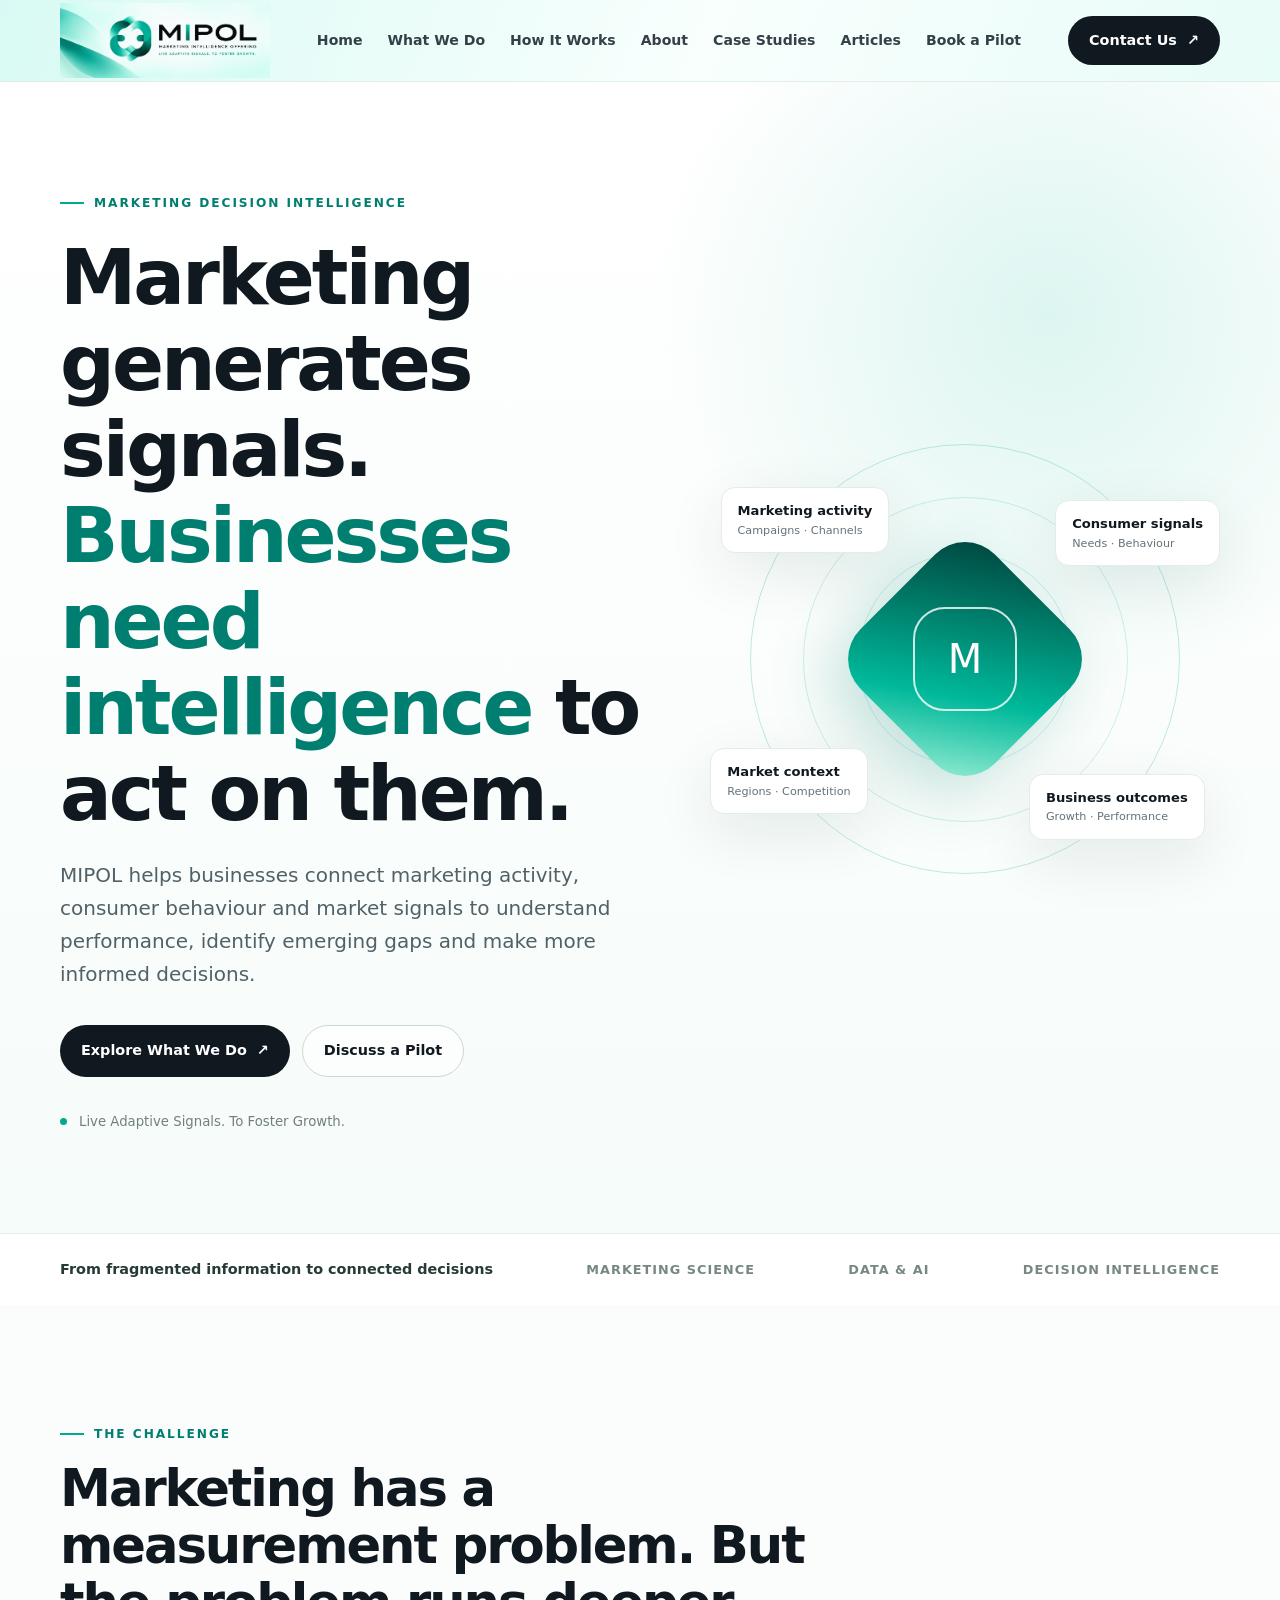
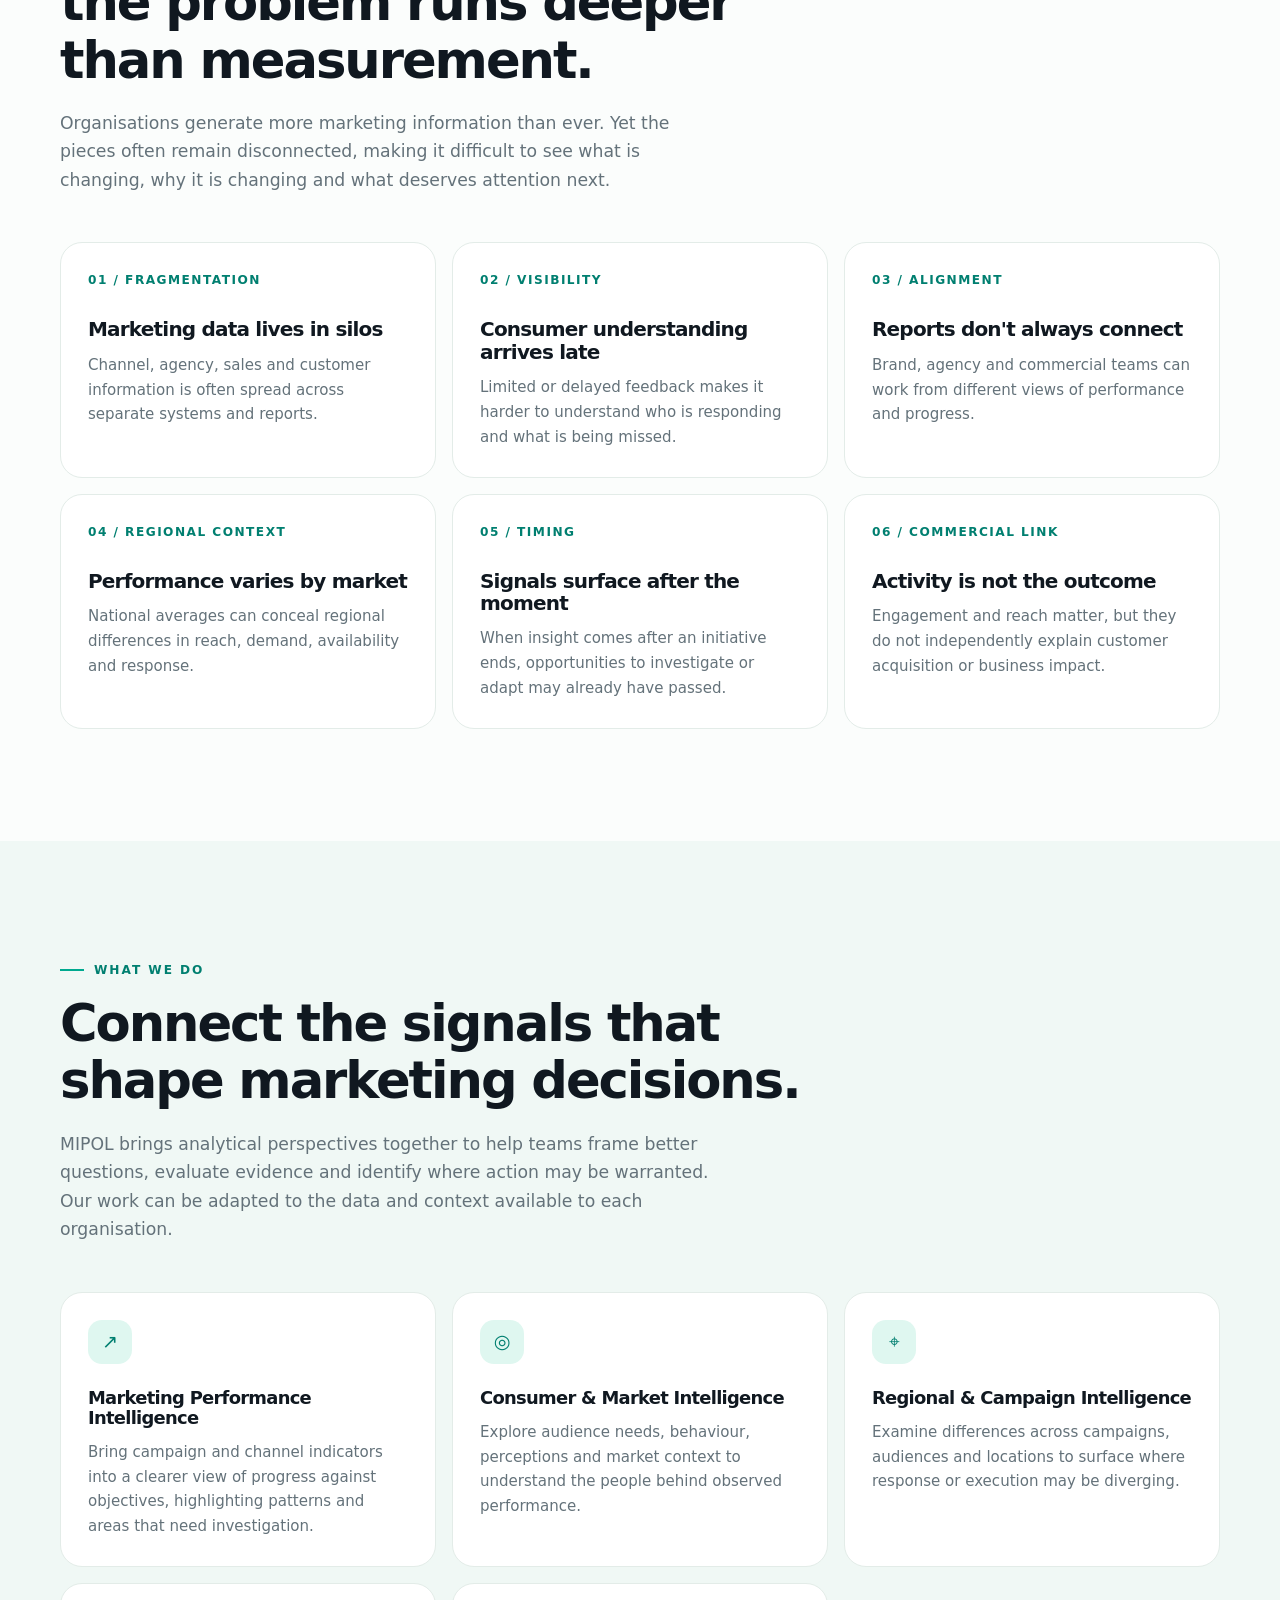
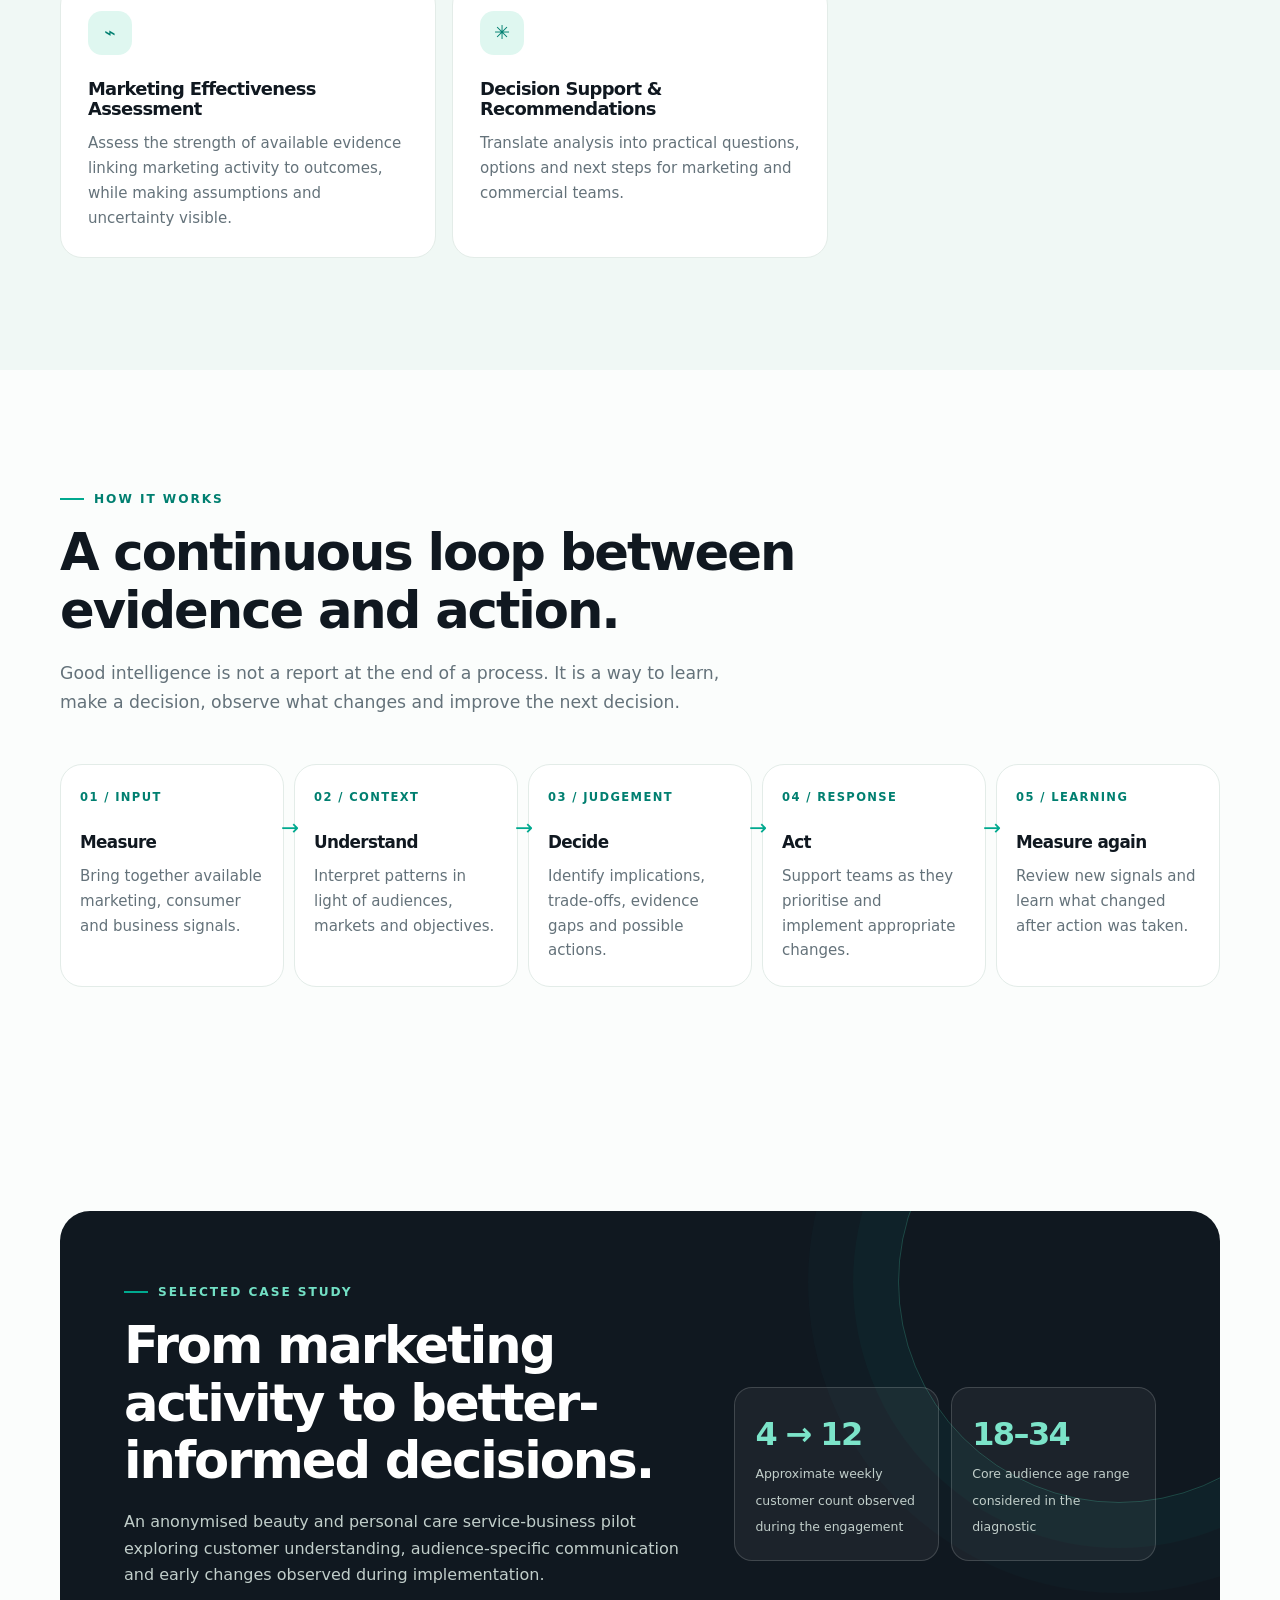
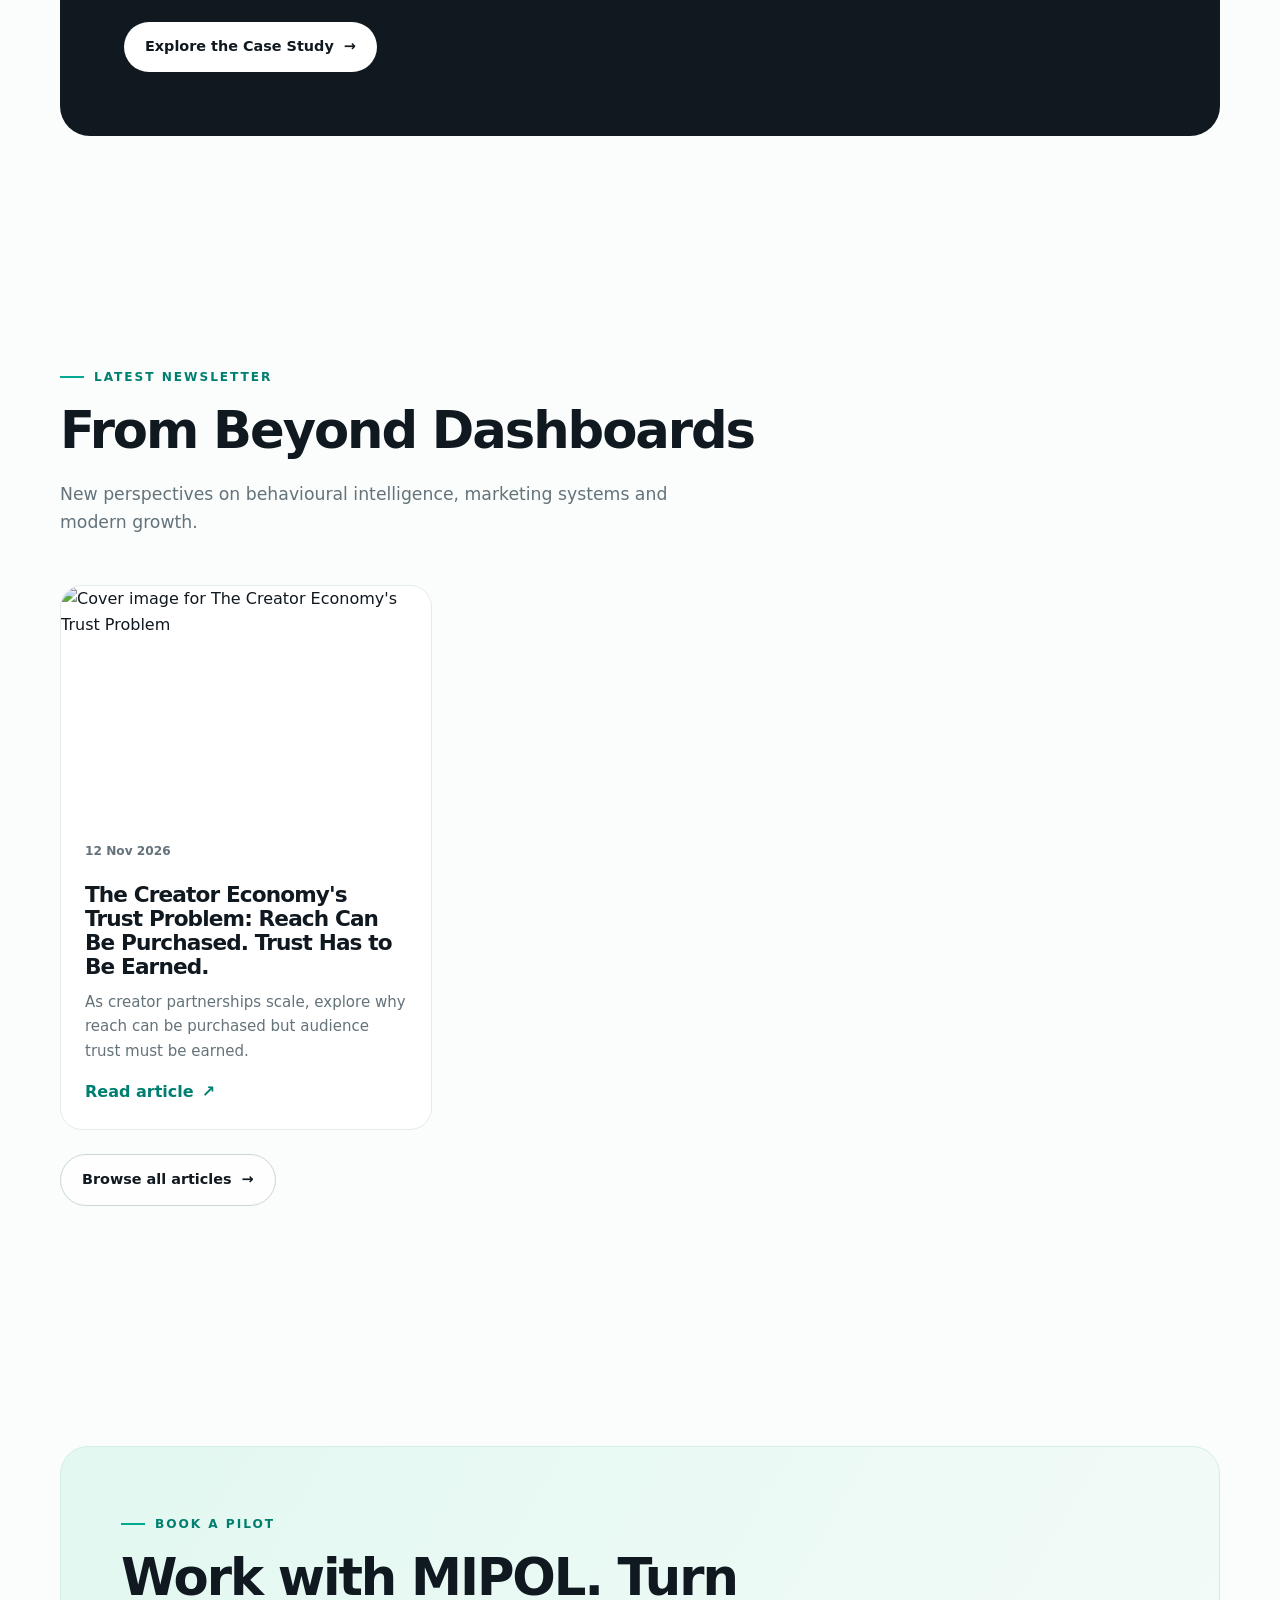
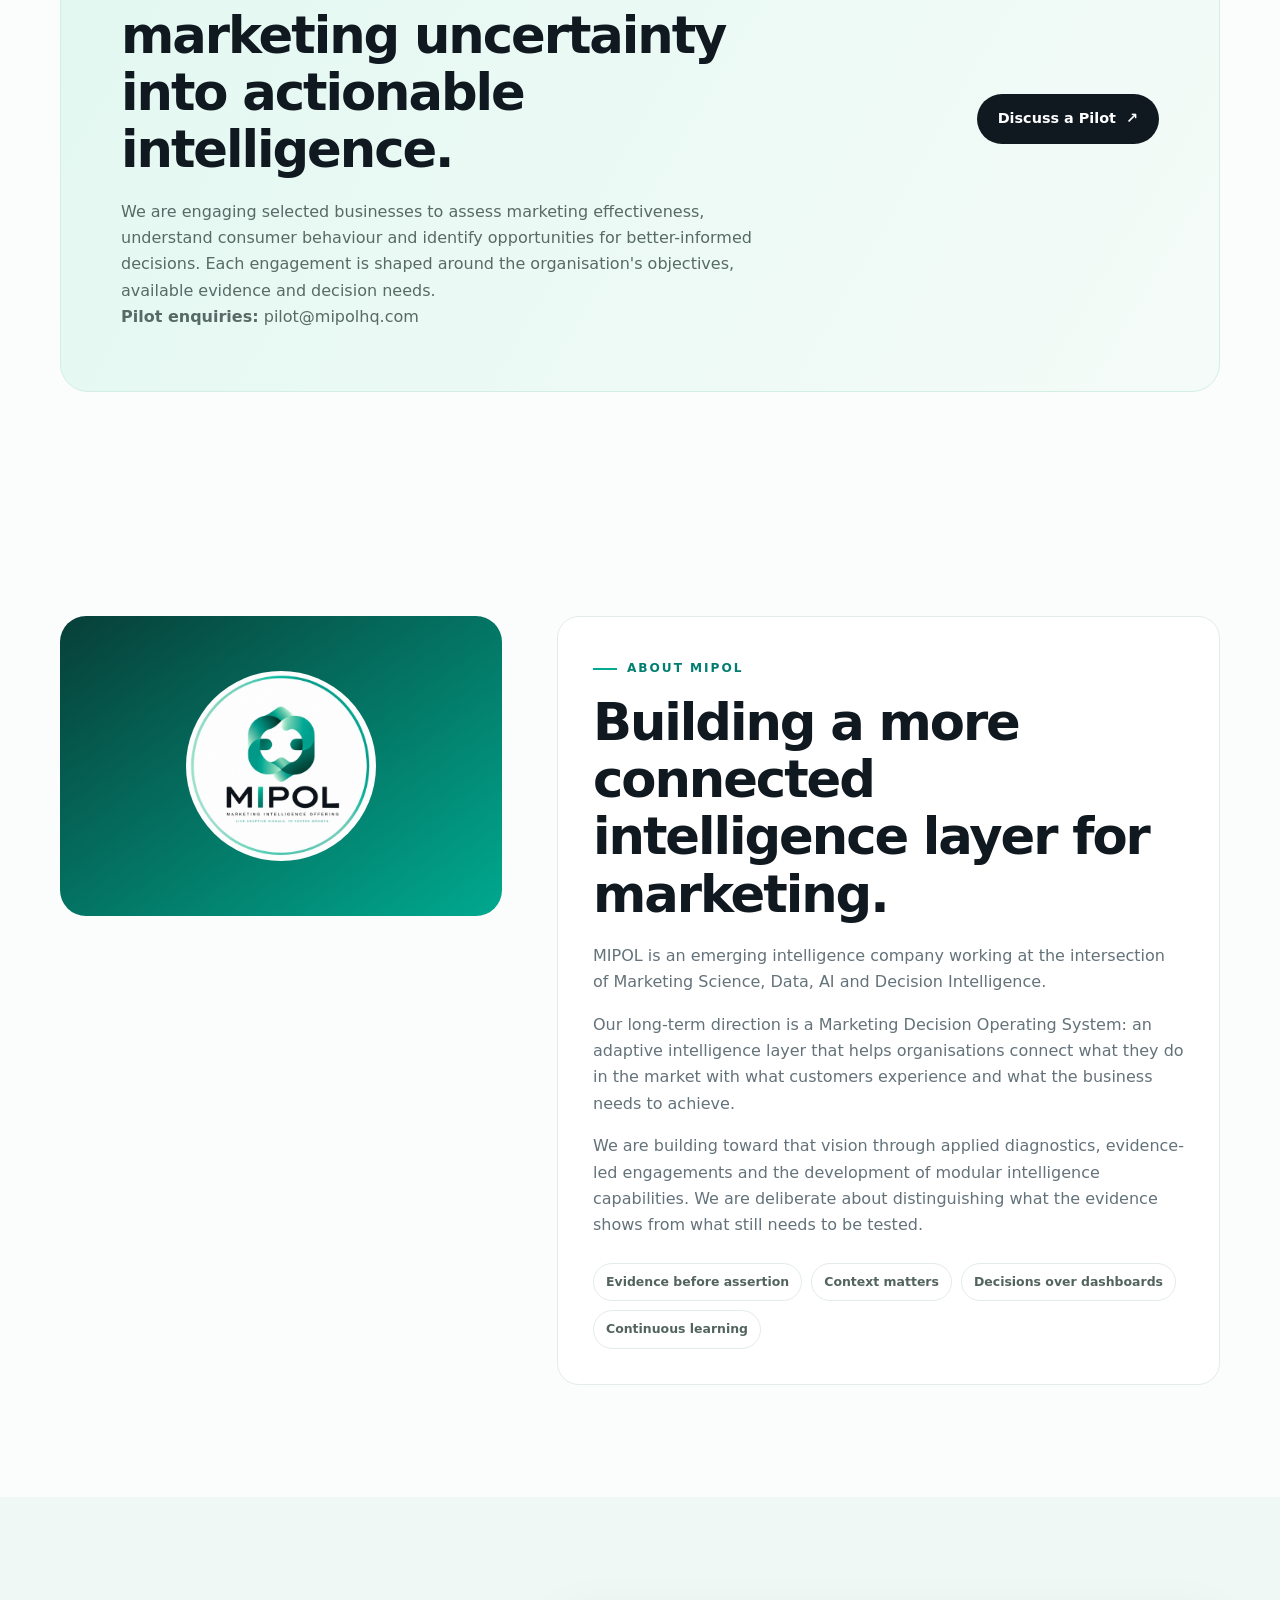
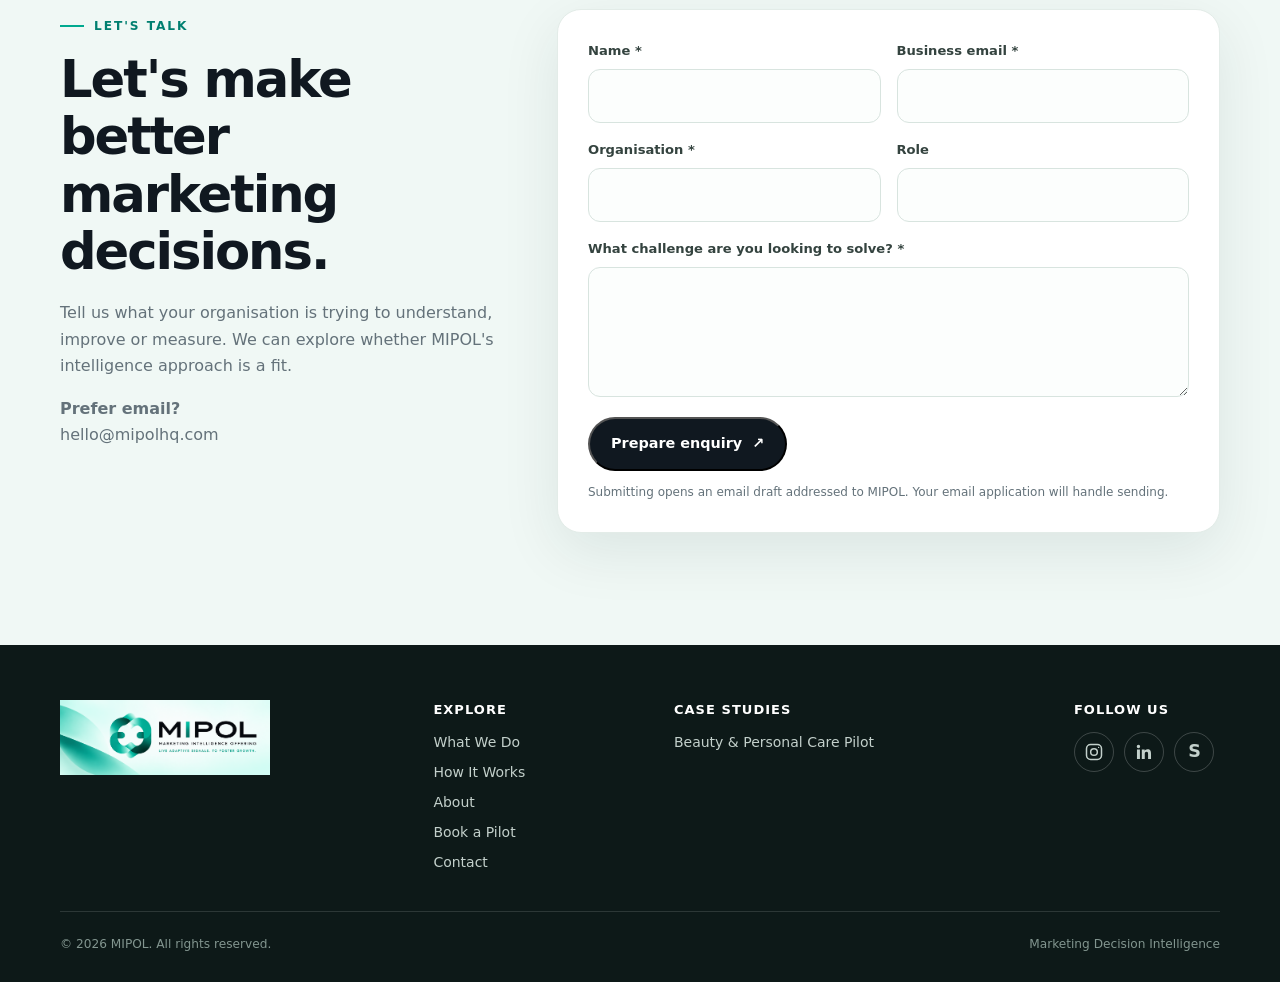
==== commit 915ffcc7: "Updated Website Content" ====
--- a/index.html
+++ b/index.html
@@ -124,7 +124,7 @@
    <div class="footer-brand"><img src="assets/mipol-logo.png" alt="MIPOL — Marketing Intelligence Offering"></div>
    <div class="footer-column"><h3>Explore</h3><div class="footer-column-links"><a href="what-we-do/">What We Do</a><a href="how-it-works/">How It Works</a><a href="about/">About</a><a href="pilot/">Book a Pilot</a><a href="contact/">Contact</a></div></div>
    <div class="footer-column"><h3>Case Studies</h3><div class="footer-column-links"><a href="case-study/beauty-personal-care-pilot/">Beauty &amp; Personal Care Pilot</a></div></div>
-   <div class="footer-column"><h3>Follow us</h3><div class="footer-socials"><a class="social-link" href="https://www.instagram.com/mipol_intel/" target="_blank" rel="noopener noreferrer" aria-label="MIPOL on Instagram"><svg viewBox="0 0 24 24" fill="none" stroke="currentColor" stroke-width="1.8" stroke-linecap="round" stroke-linejoin="round" aria-hidden="true"><rect x="3" y="3" width="18" height="18" rx="5"/><circle cx="12" cy="12" r="4"/><circle cx="17.5" cy="6.5" r=".8" fill="currentColor" stroke="none"/></svg></a><a class="social-link" href="https://www.linkedin.com/company/mipol-ai/" target="_blank" rel="noopener noreferrer" aria-label="MIPOL on LinkedIn"><svg viewBox="0 0 24 24" aria-hidden="true"><path class="linkedin-mark" d="M20.45 20.45h-3.55v-5.57c0-1.33-.02-3.04-1.85-3.04-1.85 0-2.13 1.45-2.13 2.94v5.67H9.37V9h3.41v1.56h.05c.47-.9 1.63-1.85 3.35-1.85 3.58 0 4.24 2.35 4.24 5.41v6.33zM5.34 7.43a2.06 2.06 0 1 1 0-4.12 2.06 2.06 0 0 1 0 4.12zM3.56 9h3.56v11.45H3.56z"/></svg></a></div></div>
+   <div class="footer-column"><h3>Follow us</h3><div class="footer-socials"><a class="social-link" href="https://www.instagram.com/mipol_intel/" target="_blank" rel="noopener noreferrer" aria-label="MIPOL on Instagram"><svg viewBox="0 0 24 24" fill="none" stroke="currentColor" stroke-width="1.8" stroke-linecap="round" stroke-linejoin="round" aria-hidden="true"><rect x="3" y="3" width="18" height="18" rx="5"/><circle cx="12" cy="12" r="4"/><circle cx="17.5" cy="6.5" r=".8" fill="currentColor" stroke="none"/></svg></a><a class="social-link" href="https://www.linkedin.com/company/mipol-ai/" target="_blank" rel="noopener noreferrer" aria-label="MIPOL on LinkedIn"><svg viewBox="0 0 24 24" aria-hidden="true"><path class="linkedin-mark" d="M20.45 20.45h-3.55v-5.57c0-1.33-.02-3.04-1.85-3.04-1.85 0-2.13 1.45-2.13 2.94v5.67H9.37V9h3.41v1.56h.05c.47-.9 1.63-1.85 3.35-1.85 3.58 0 4.24 2.35 4.24 5.41v6.33zM5.34 7.43a2.06 2.06 0 1 1 0-4.12 2.06 2.06 0 0 1 0 4.12zM3.56 9h3.56v11.45H3.56z"/></svg></a><a class="social-link" href="https://substack.com/@mipol1" target="_blank" rel="noopener noreferrer" aria-label="MIPOL on Substack"><span class="substack-mark" aria-hidden="true">S</span></a></div></div>
   </div>
   <div class="footer-bottom"><span>© <span data-year></span> MIPOL. All rights reserved.</span><span>Marketing Decision Intelligence</span></div>
  </div>
--- a/assets/styles.css
+++ b/assets/styles.css
@@ -132,6 +132,7 @@
 .social-link{display:inline-flex;width:40px;height:40px;align-items:center;justify-content:center;border:1px solid rgba(255,255,255,.2);border-radius:50%;color:#c3d0cb;transition:color .2s,border-color .2s,transform .2s}
 .social-link:hover{color:#7ce4c9;border-color:#7ce4c9;transform:translateY(-2px)}
 .social-link svg{width:20px;height:20px;display:block}
+.social-link .substack-mark{font-size:1.1rem;font-weight:850;letter-spacing:-.08em}
 .social-link .linkedin-mark{fill:currentColor}
 .footer-bottom{display:flex;justify-content:space-between;gap:20px;color:#82958f;font-size:.76rem;padding-top:22px}
 .page-hero{padding:80px 0 70px;background:radial-gradient(circle at 80% 10%,rgba(0,185,151,.12),transparent 27%),rgba(255,255,255,.4)}
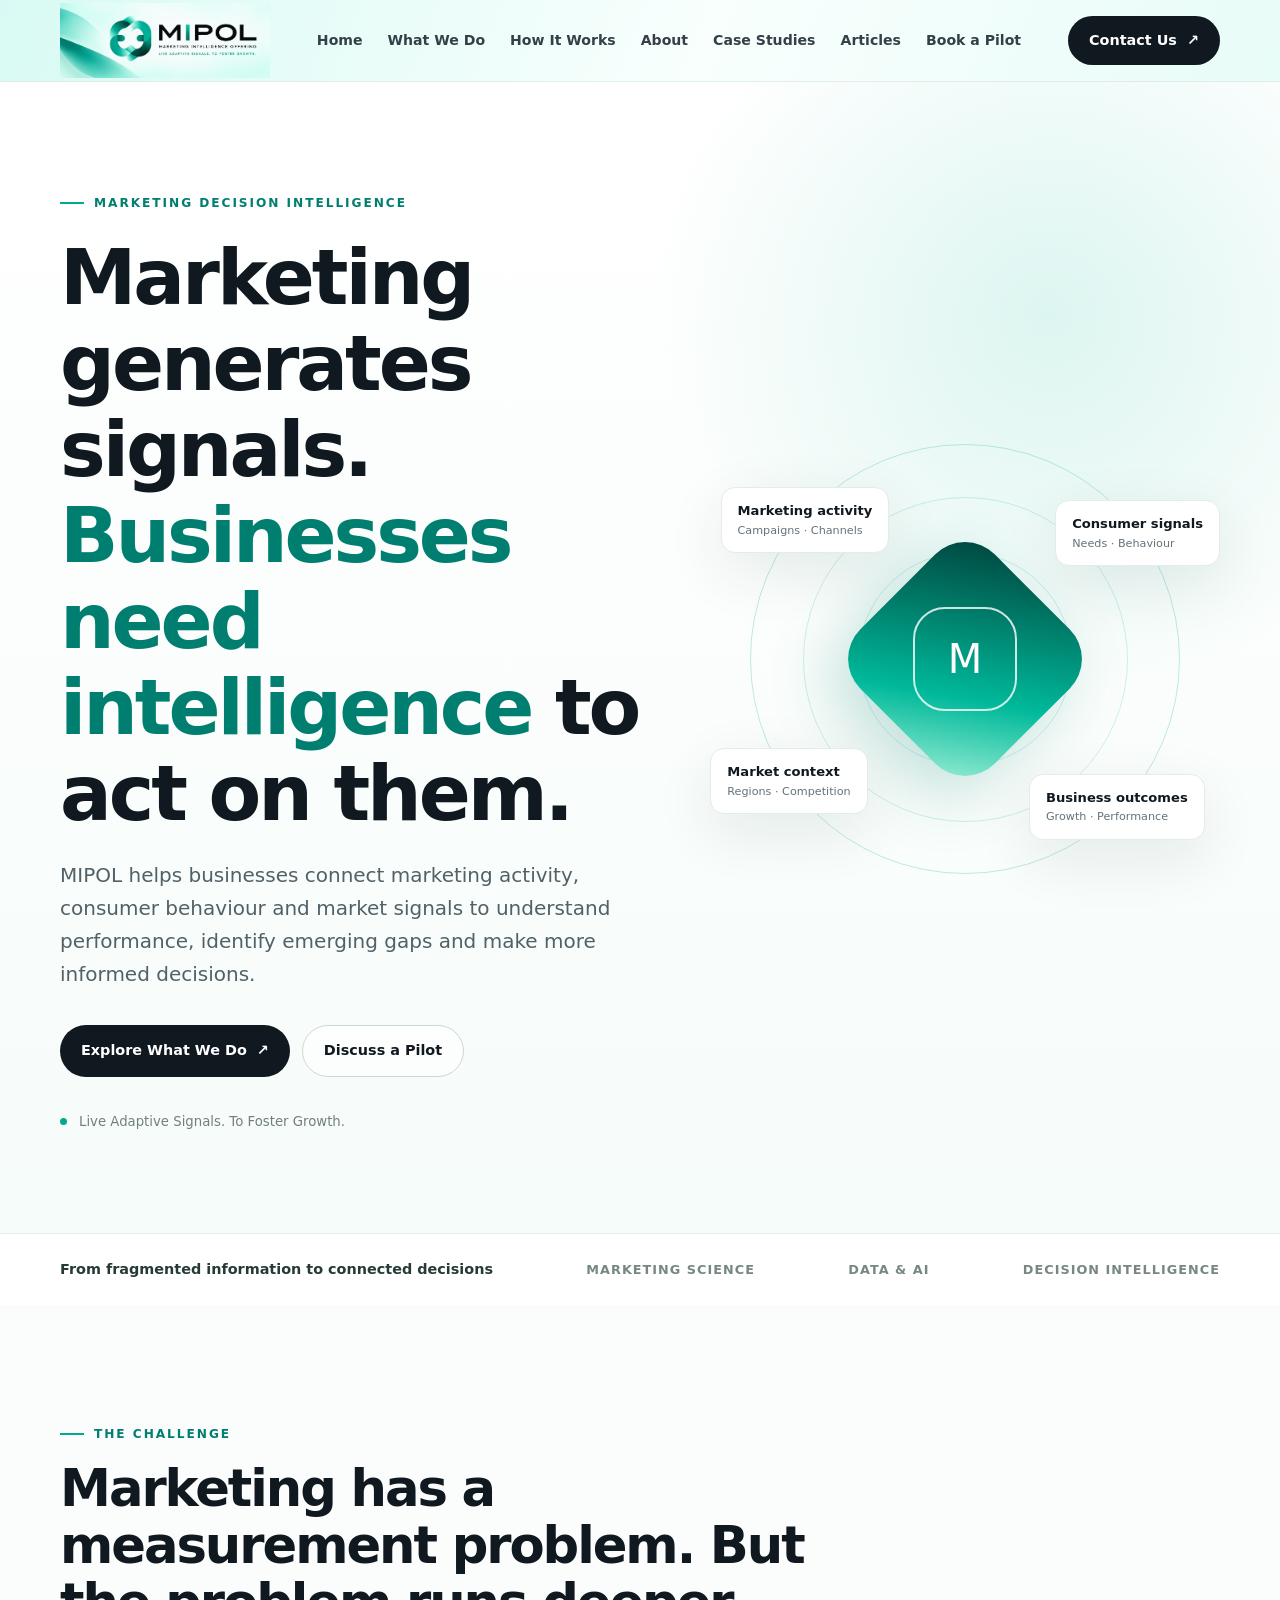
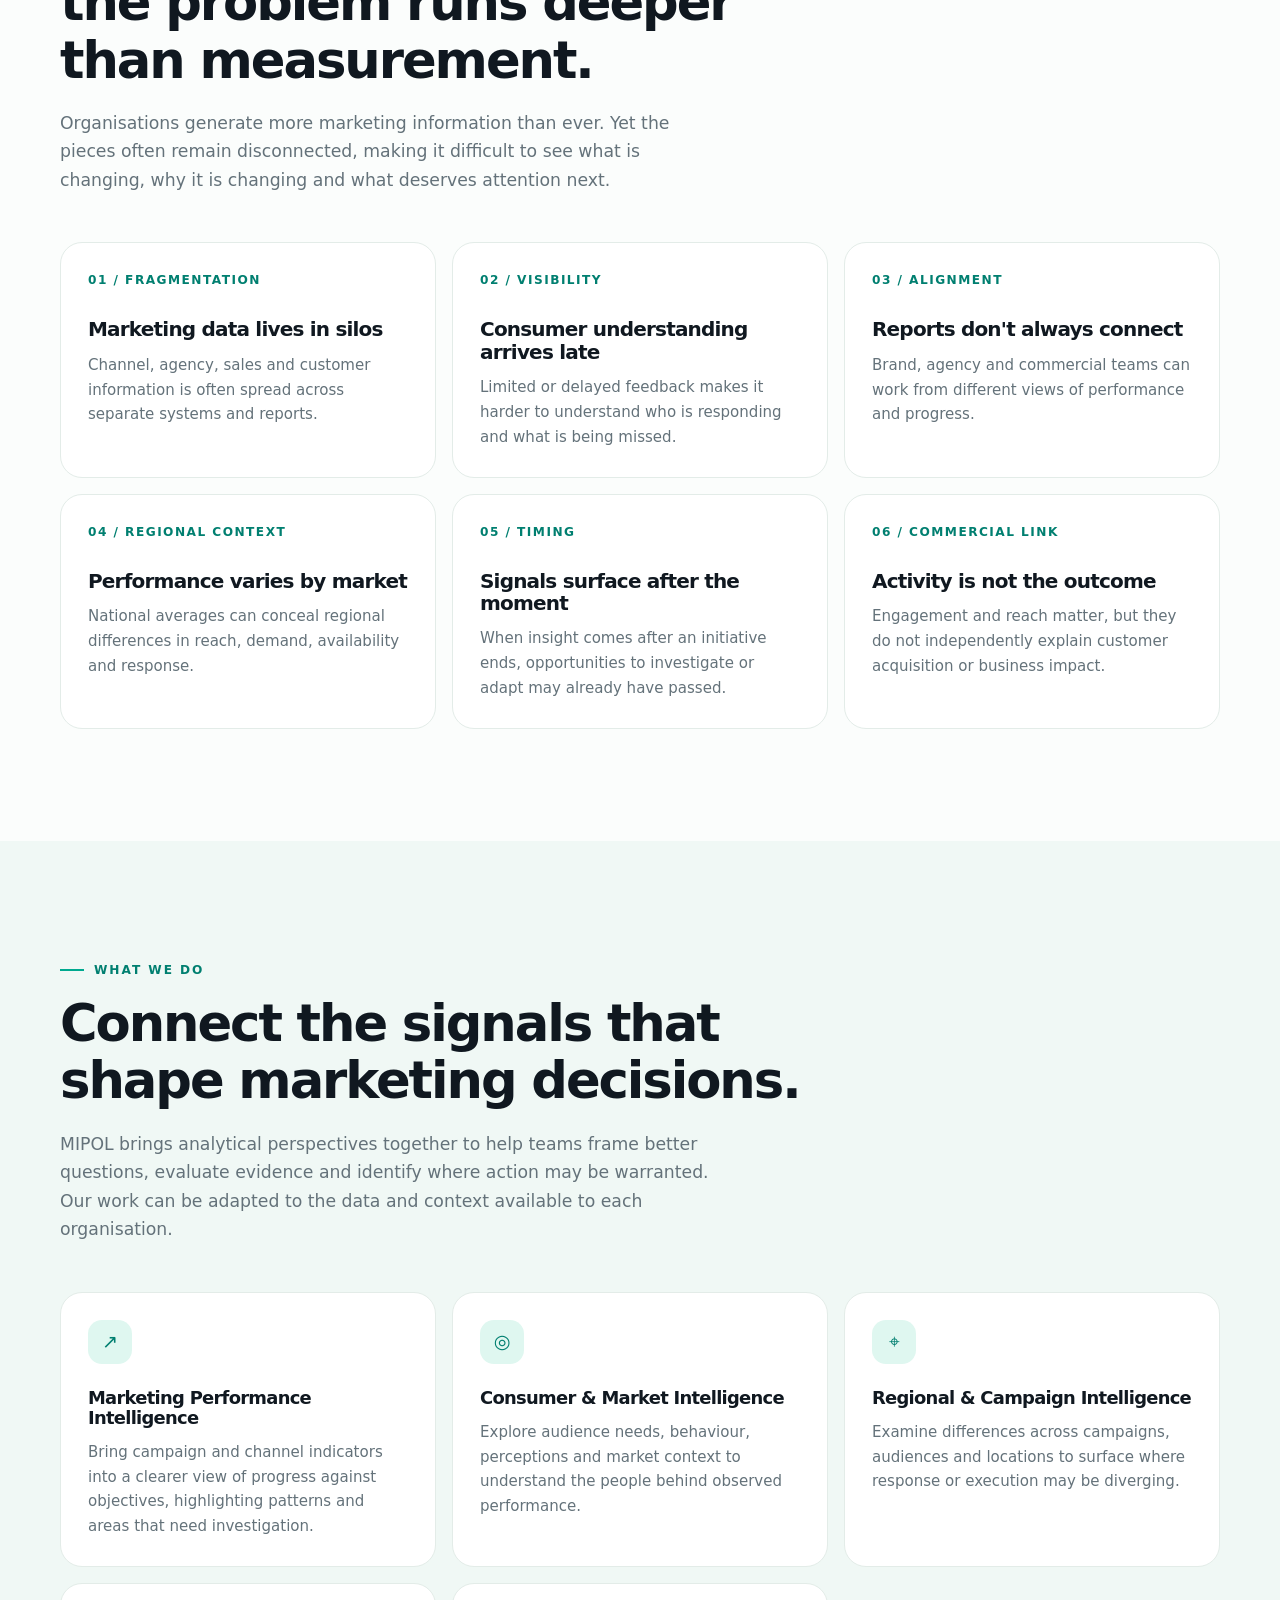
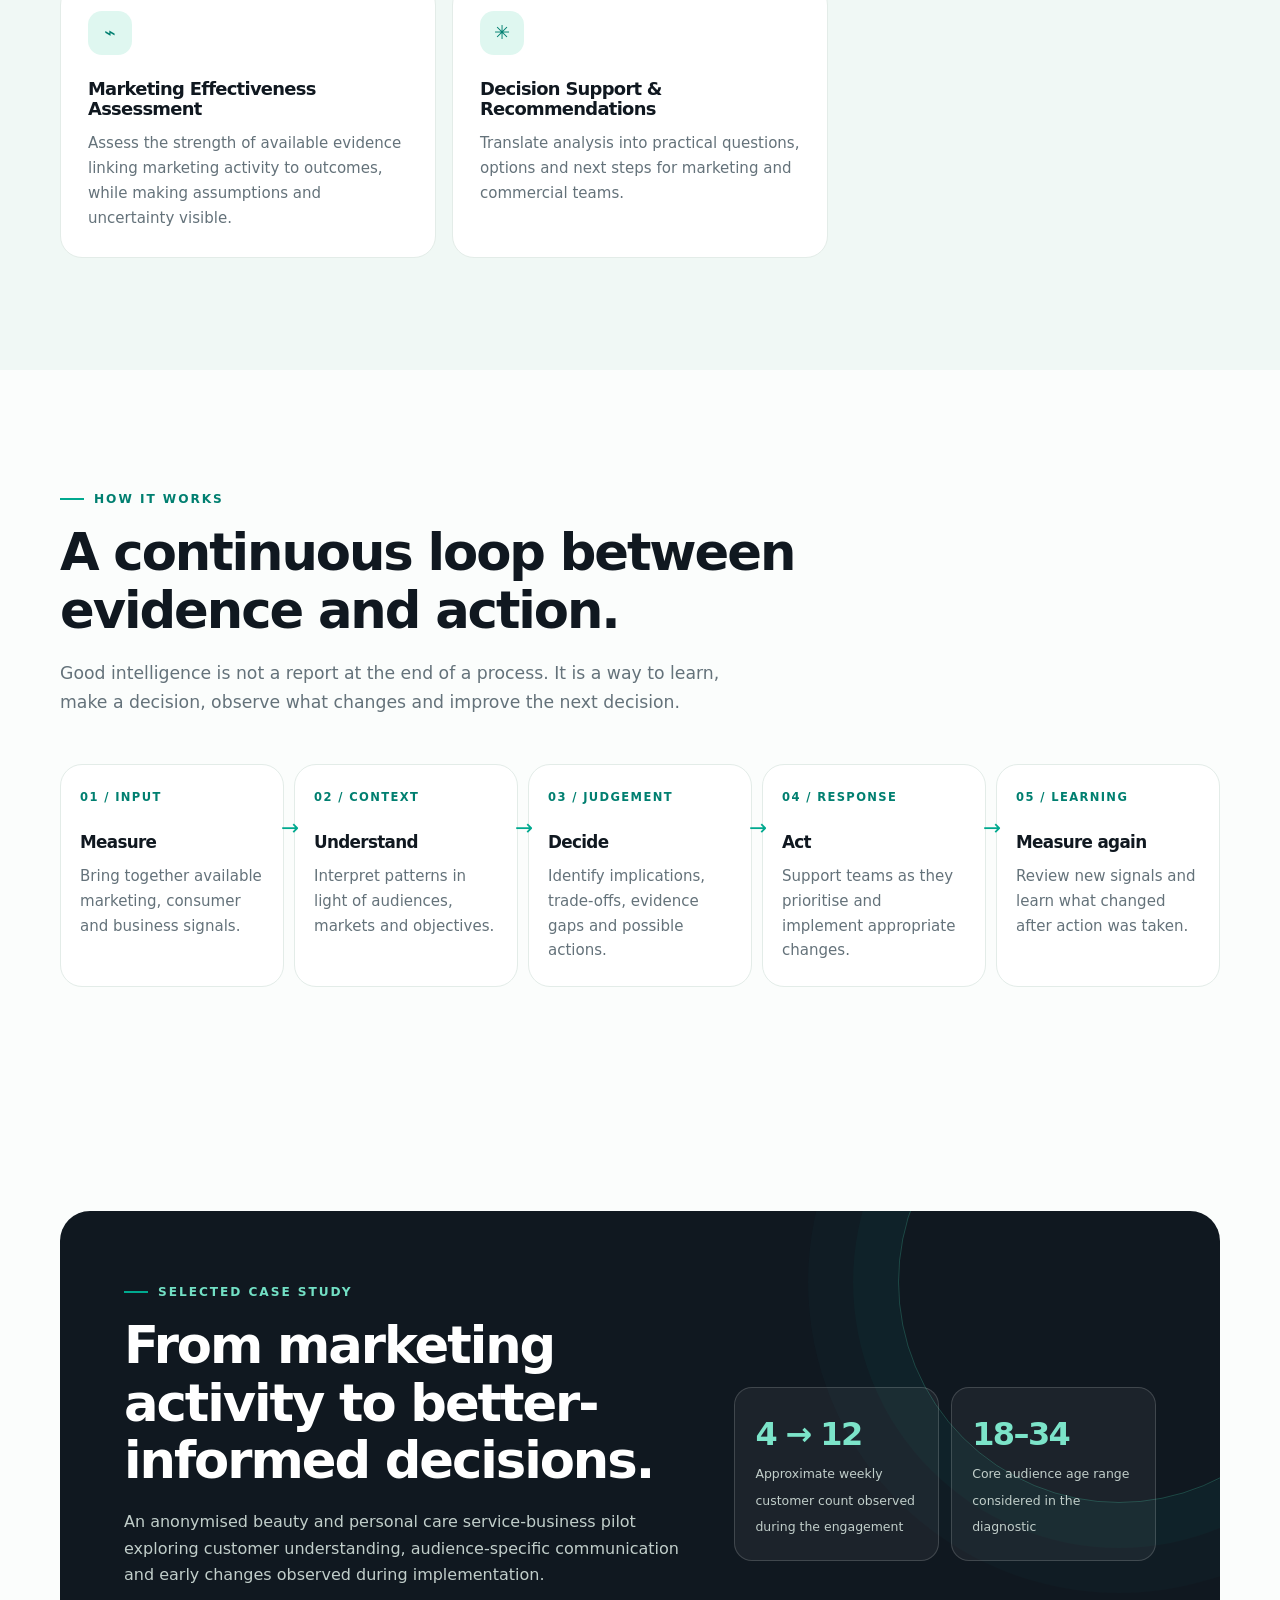
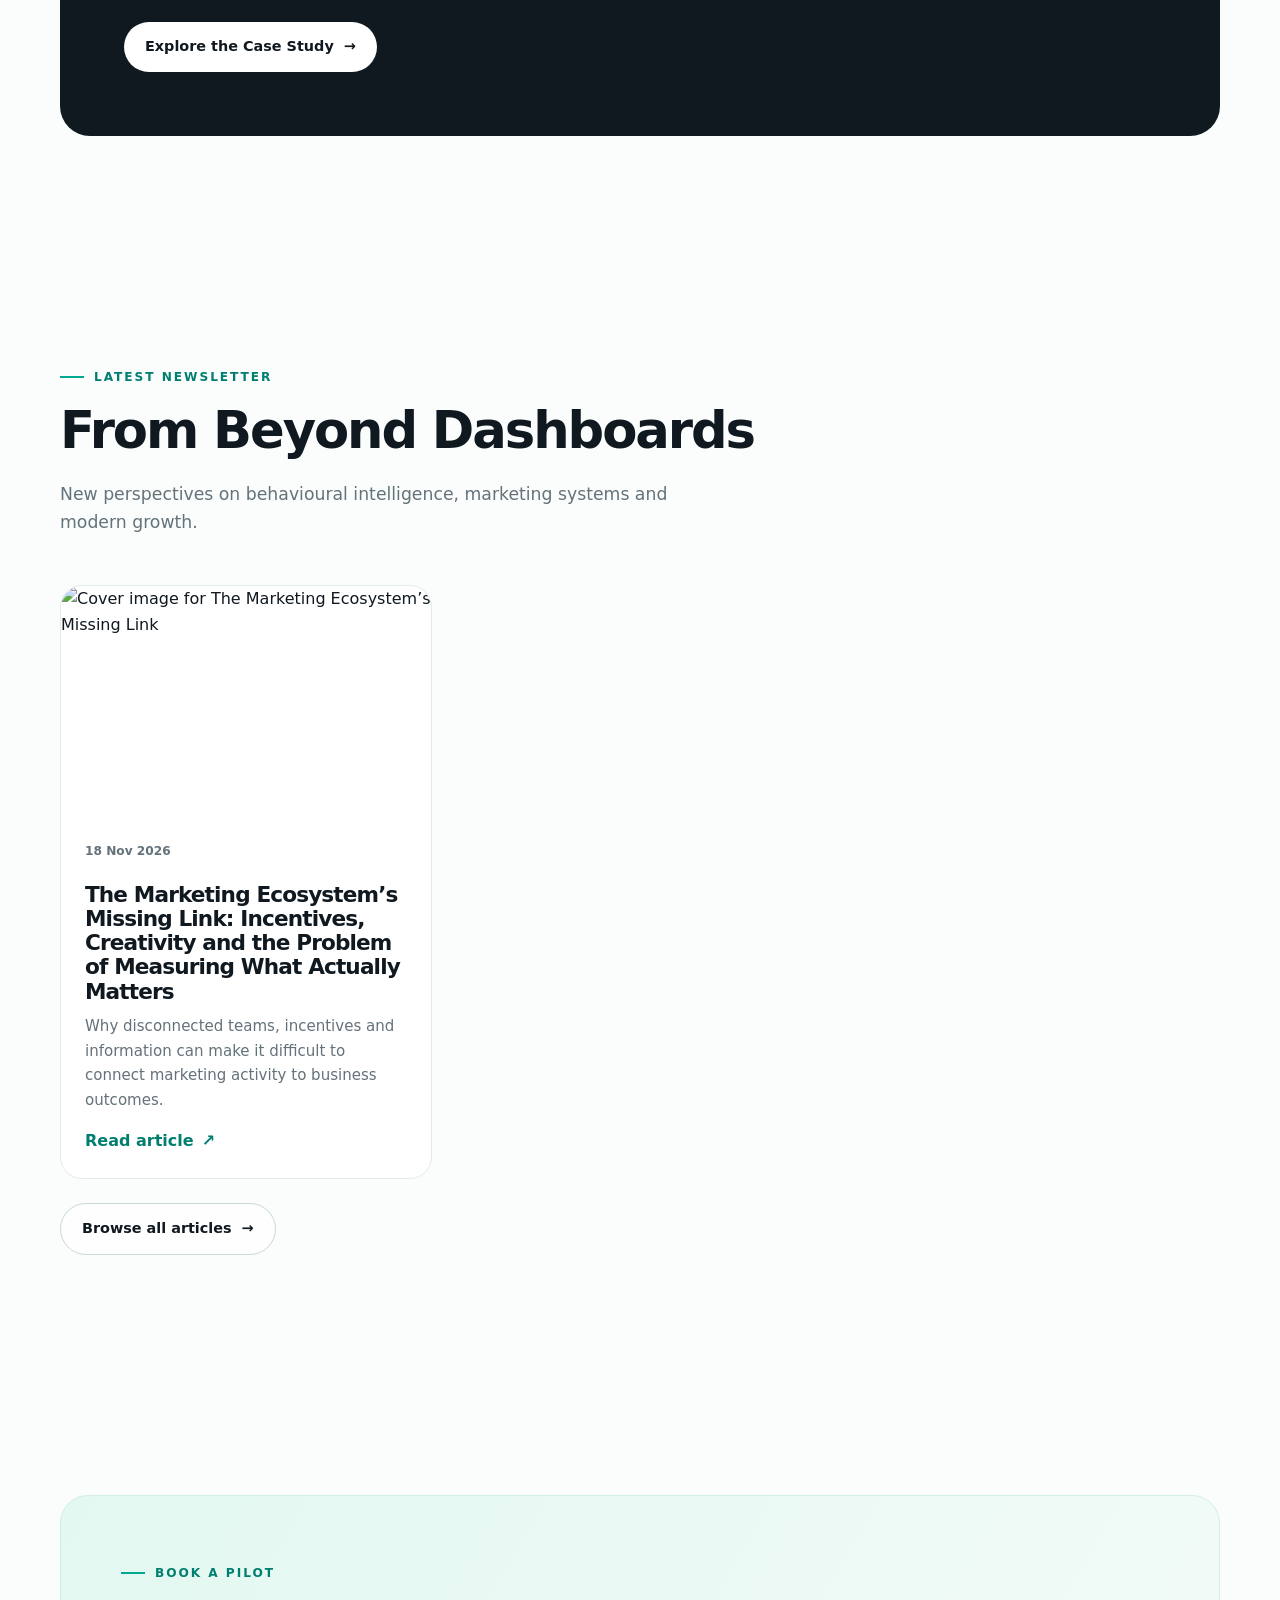
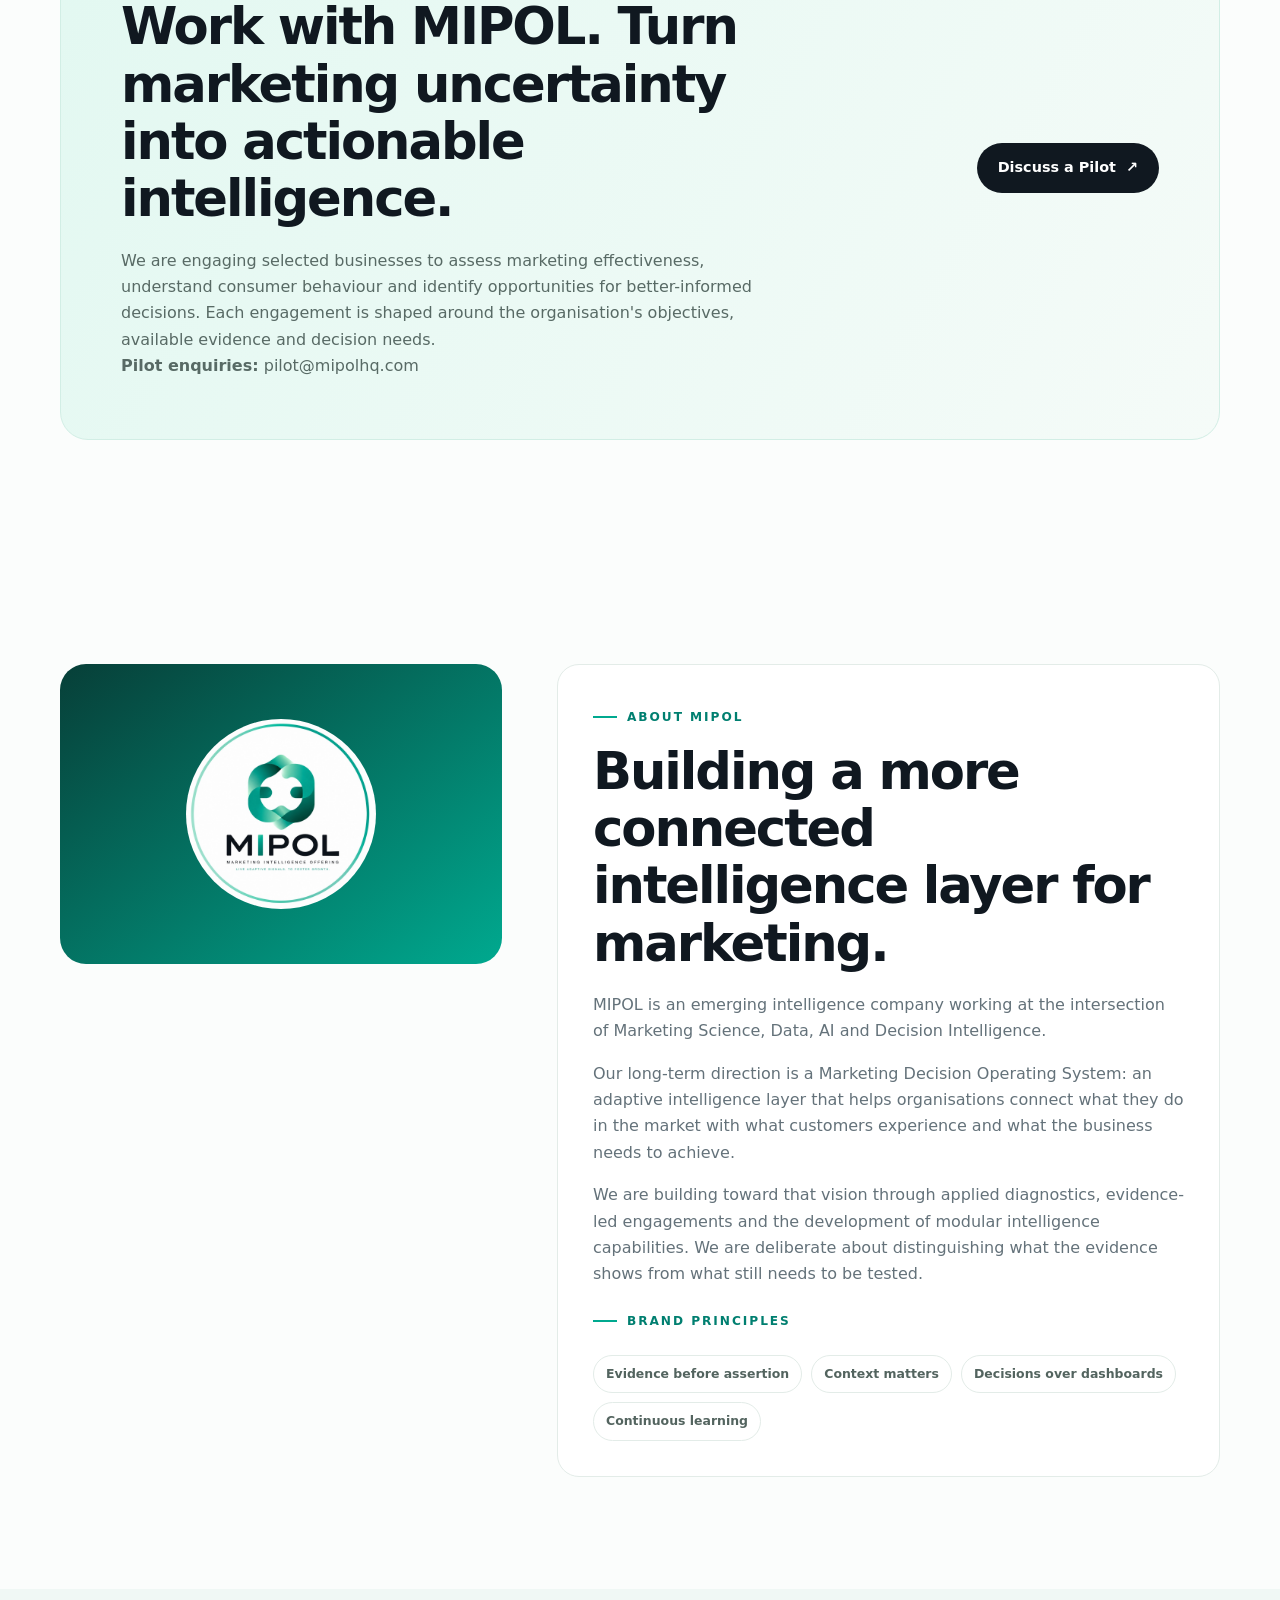
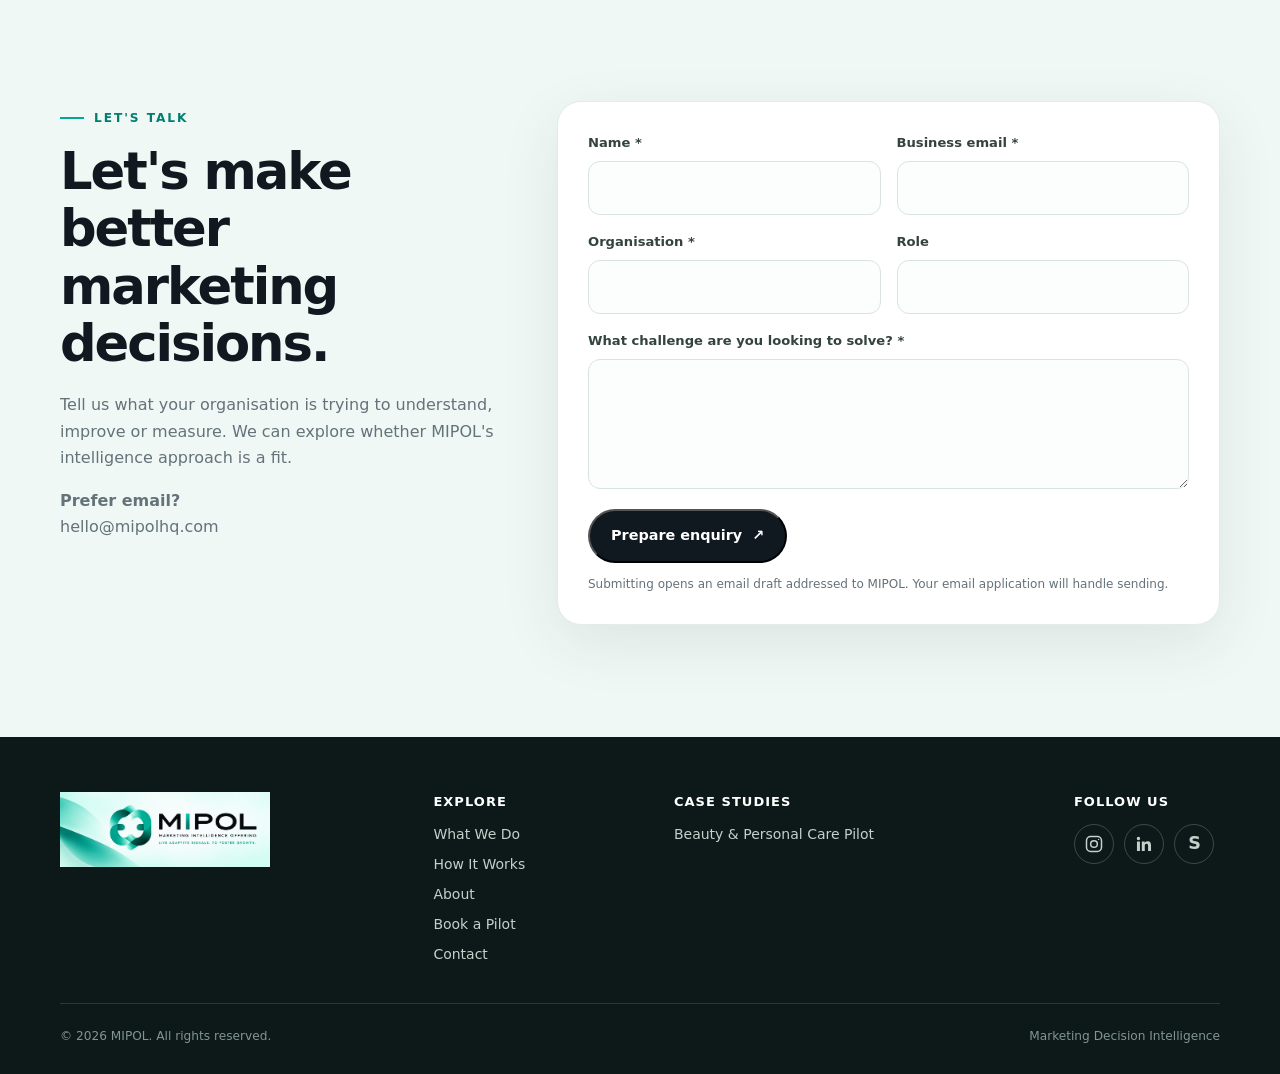
==== commit b991b183: "Updated page" ====
--- a/index.html
+++ b/index.html
@@ -86,8 +86,8 @@
  <div class="section-head"><span class="eyebrow">Latest newsletter</span><h2>From Beyond Dashboards</h2><p>New perspectives on behavioural intelligence, marketing systems and modern growth.</p></div>
  <div class="article-grid">
   <article class="article-card">
-   <img src="https://media.licdn.com/dms/image/v2/D4D12AQH_f014yqNhWw/article-cover_image-shrink_720_1280/B4DaHPZSyBHcAQ-/0/1794480882184?e=2147483647&amp;v=beta&amp;t=EakrwEY71HYqsFD5ijVIQC7A_wx8LEtyUe7o0dE2CEY" alt="Cover image for The Creator Economy's Trust Problem" loading="lazy" decoding="async">
-   <div class="article-card-content"><time class="article-date" datetime="2026-11-12">12 Nov 2026</time><h2>The Creator Economy's Trust Problem: Reach Can Be Purchased. Trust Has to Be Earned.</h2><p>As creator partnerships scale, explore why reach can be purchased but audience trust must be earned.</p><a class="article-read" href="https://www.linkedin.com/pulse/creator-economys-trust-problem-reach-can-purchased-has-ntabo-mfgif" target="_blank" rel="noopener noreferrer">Read article <span aria-hidden="true">↗</span></a></div>
+   <img src="https://media.licdn.com/dms/image/v2/D4D12AQF9BKKQ6lmXZQ/article-cover_image-shrink_720_1280/B4DaHtRwdrGQAQ-/0/1794982222290?e=2147483647&amp;v=beta&amp;t=dSKto7WPzSdeHJnXep-xIm6bx9whO_AOTvwvo2Zbw18" alt="Cover image for The Marketing Ecosystem’s Missing Link" loading="lazy" decoding="async">
+   <div class="article-card-content"><time class="article-date" datetime="2026-11-18">18 Nov 2026</time><h2>The Marketing Ecosystem’s Missing Link: Incentives, Creativity and the Problem of Measuring What Actually Matters</h2><p>Why disconnected teams, incentives and information can make it difficult to connect marketing activity to business outcomes.</p><a class="article-read" href="https://www.linkedin.com/pulse/marketing-ecosystems-missing-link-incentives-creativity-ntabo-yvltf" target="_blank" rel="noopener noreferrer">Read article <span aria-hidden="true">↗</span></a></div>
   </article>
  </div>
  <p style="margin-top:24px"><a class="btn btn-secondary" href="articles/">Browse all articles <span aria-hidden="true">→</span></a></p>
@@ -99,7 +99,7 @@
 
 <section class="section"><div class="container about-grid">
  <div class="about-mark"><img src="assets/mipol-logo.jpg" alt="Official MIPOL logo"></div>
- <div class="about-panel"><span class="eyebrow">About MIPOL</span><h2>Building a more connected intelligence layer for marketing.</h2><p>MIPOL is an emerging intelligence company working at the intersection of Marketing Science, Data, AI and Decision Intelligence.</p><p>Our long-term direction is a Marketing Decision Operating System: an adaptive intelligence layer that helps organisations connect what they do in the market with what customers experience and what the business needs to achieve.</p><p>We are building toward that vision through applied diagnostics, evidence-led engagements and the development of modular intelligence capabilities. We are deliberate about distinguishing what the evidence shows from what still needs to be tested.</p><div class="principles"><span>Evidence before assertion</span><span>Context matters</span><span>Decisions over dashboards</span><span>Continuous learning</span></div></div>
+ <div class="about-panel"><span class="eyebrow">About MIPOL</span><h2>Building a more connected intelligence layer for marketing.</h2><p>MIPOL is an emerging intelligence company working at the intersection of Marketing Science, Data, AI and Decision Intelligence.</p><p>Our long-term direction is a Marketing Decision Operating System: an adaptive intelligence layer that helps organisations connect what they do in the market with what customers experience and what the business needs to achieve.</p><p>We are building toward that vision through applied diagnostics, evidence-led engagements and the development of modular intelligence capabilities. We are deliberate about distinguishing what the evidence shows from what still needs to be tested.</p><span class="eyebrow">Brand principles</span><div class="principles"><span>Evidence before assertion</span><span>Context matters</span><span>Decisions over dashboards</span><span>Continuous learning</span></div></div>
 </div></section>
 
 <section class="section soft-section"><div class="container contact-grid">
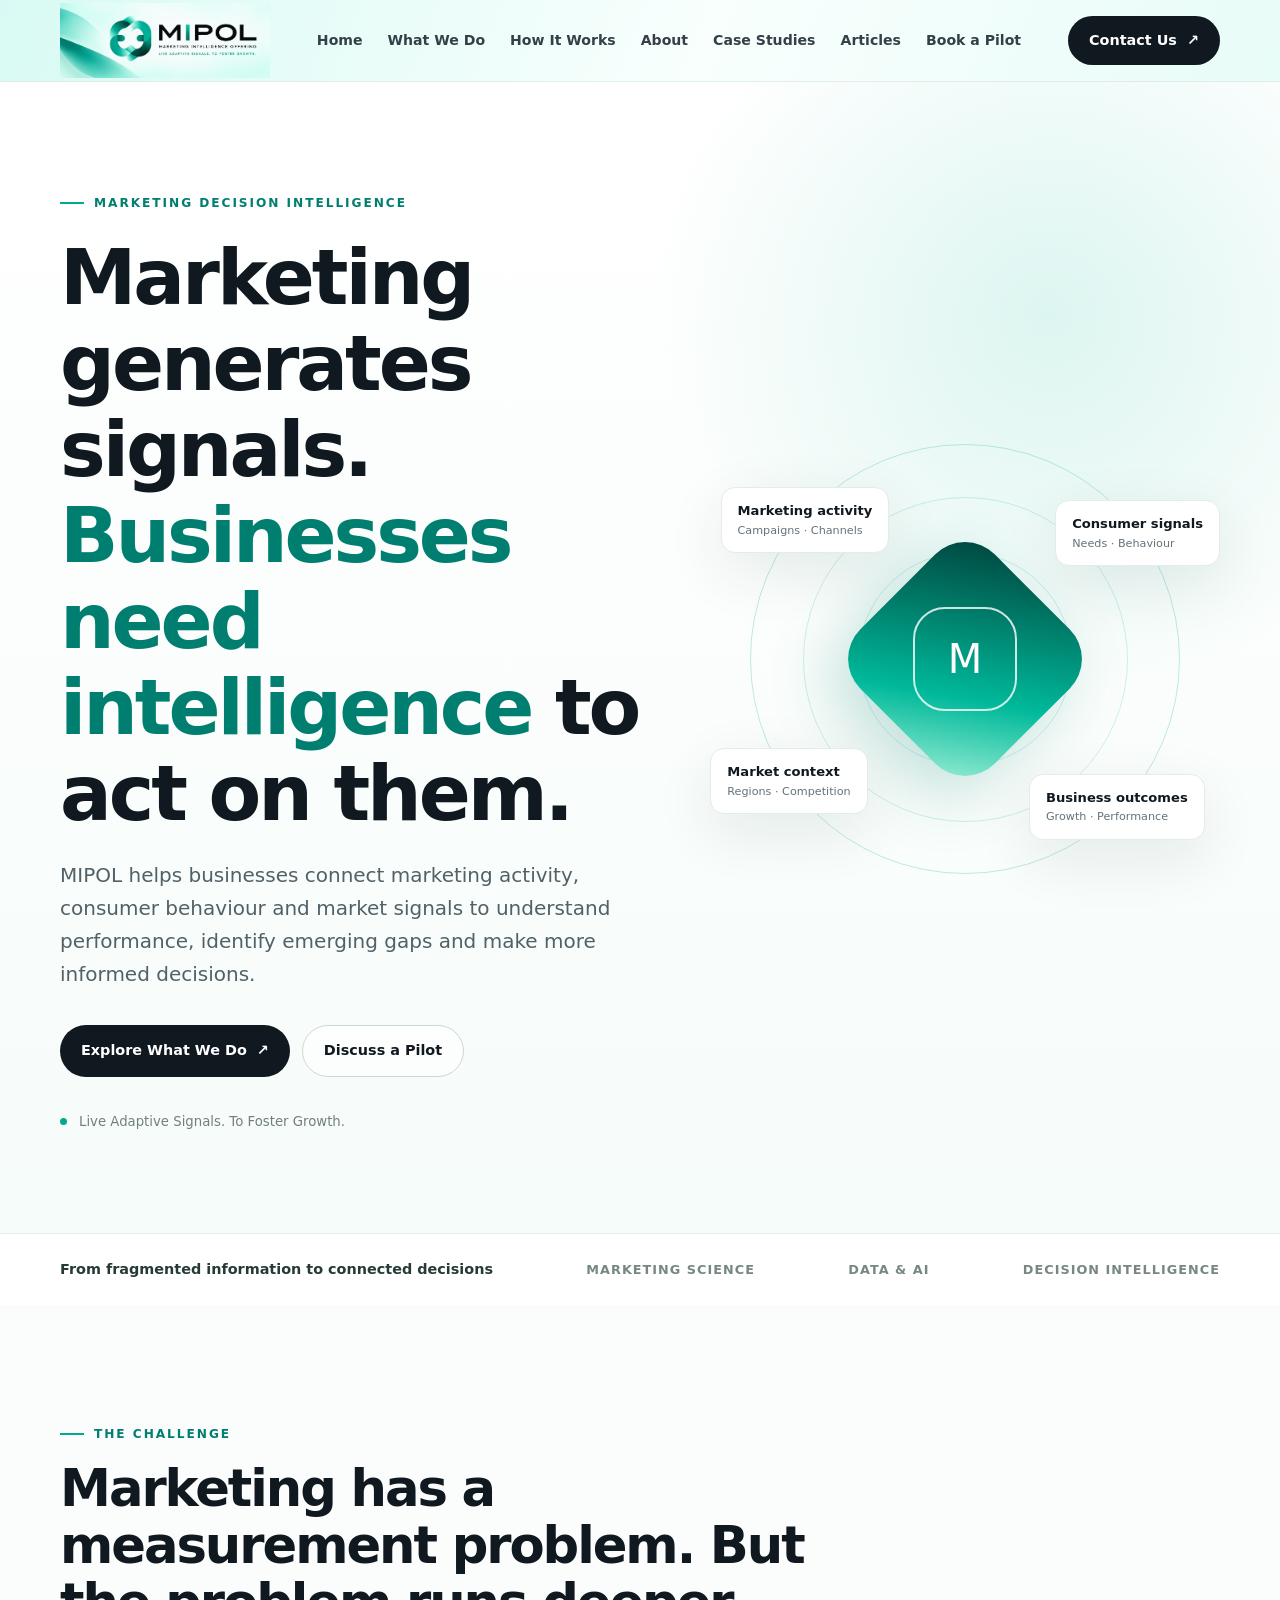
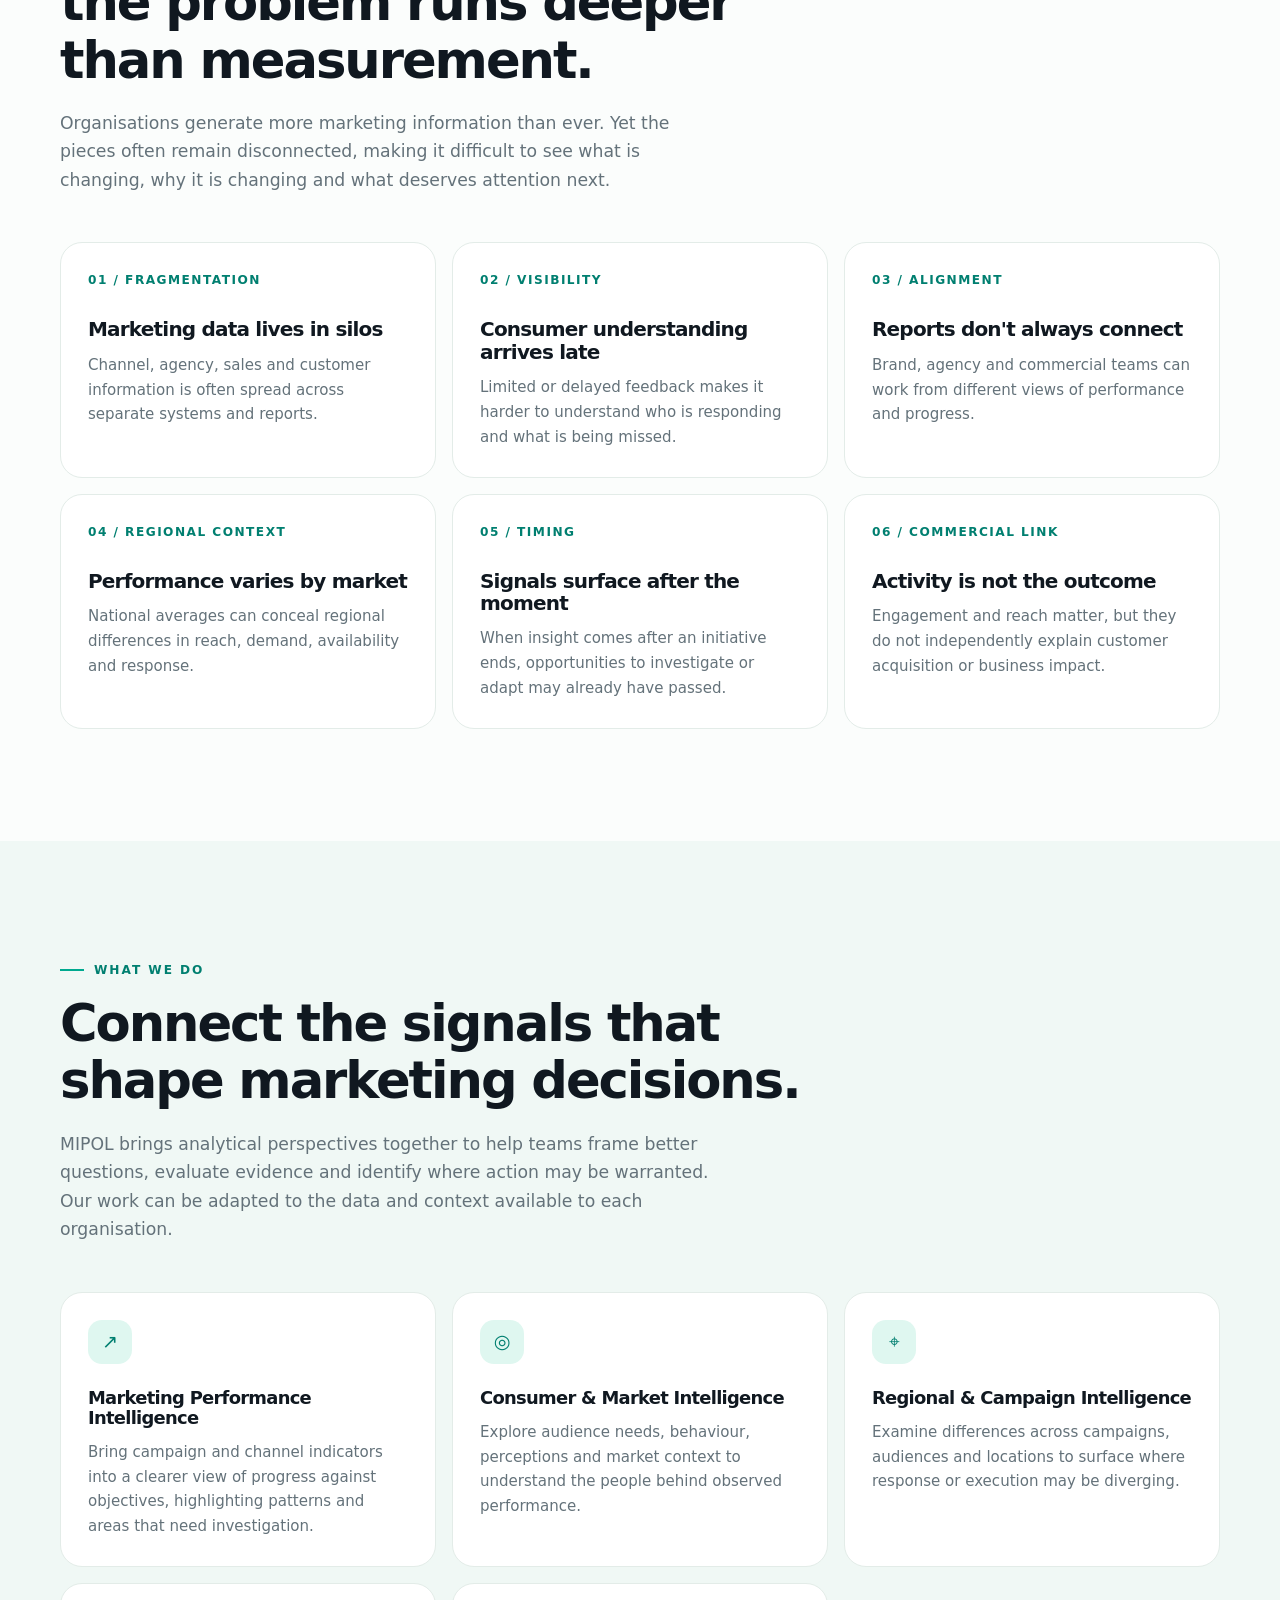
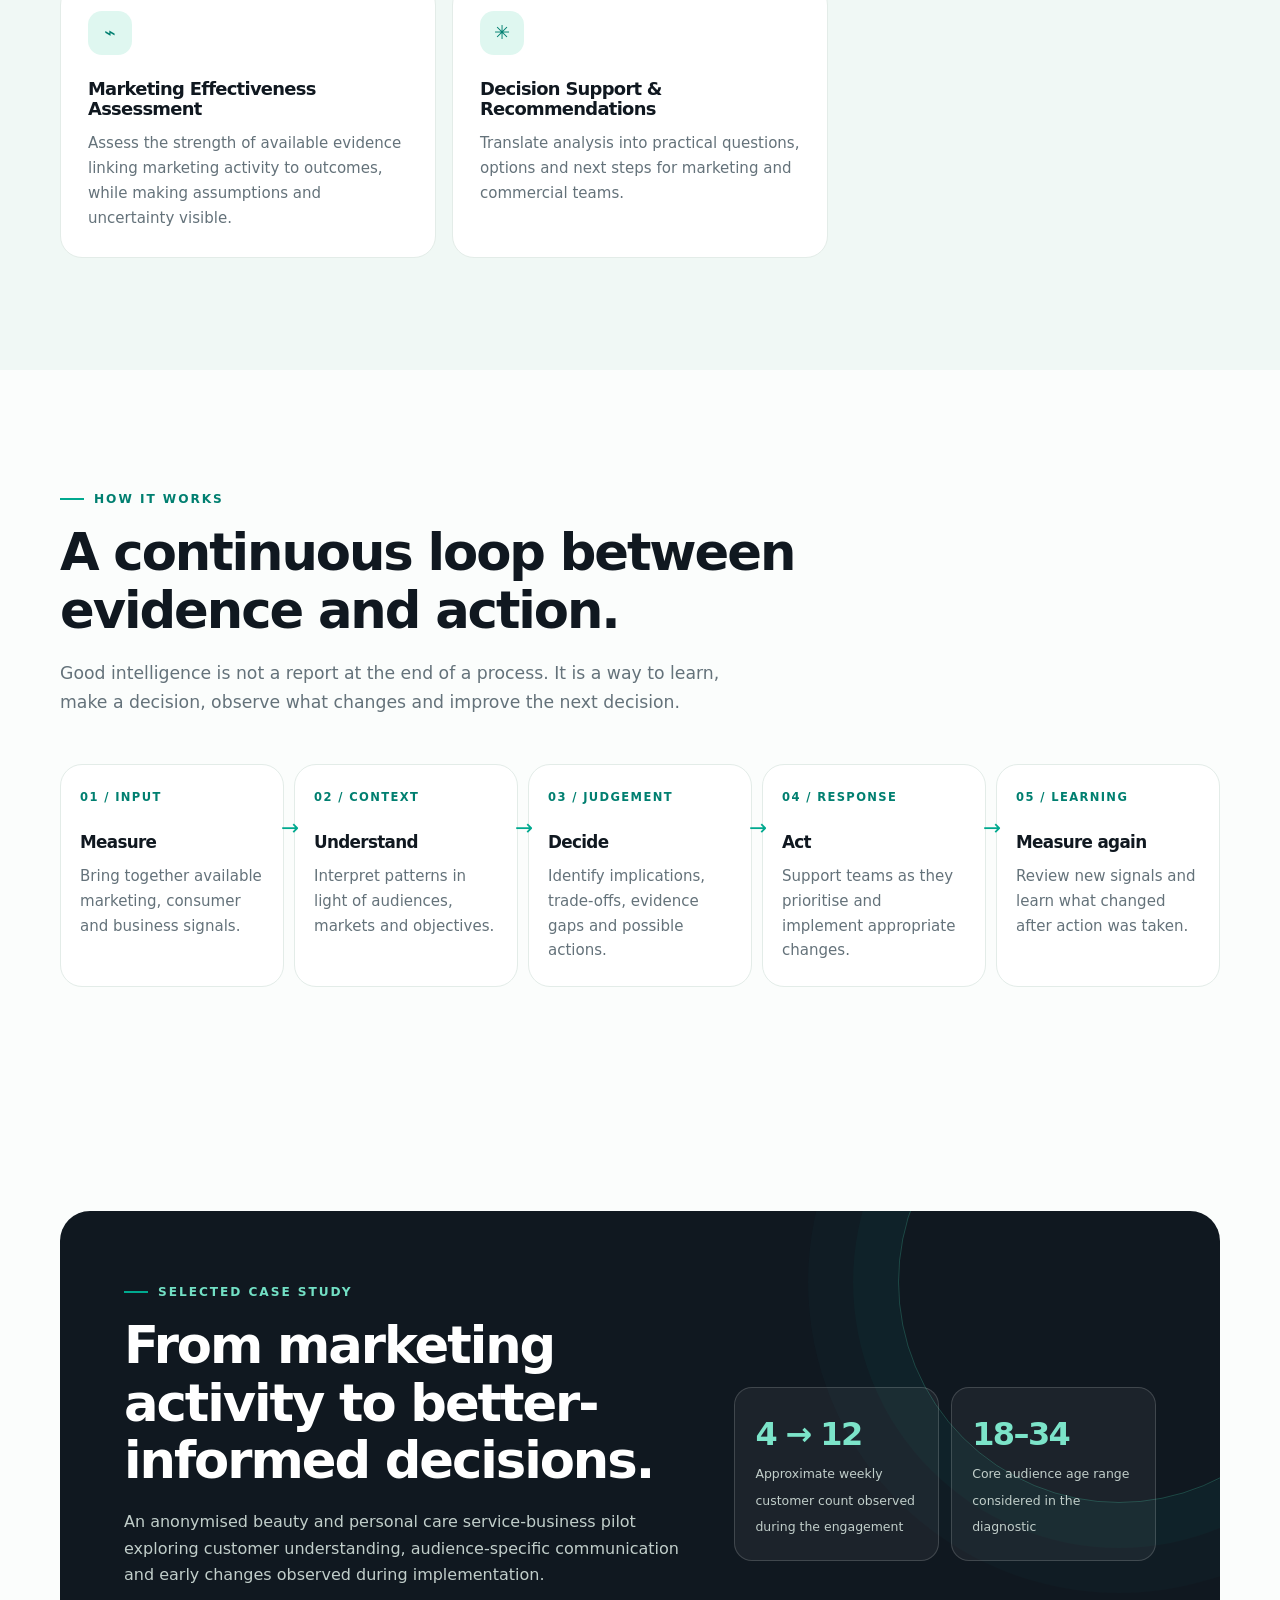
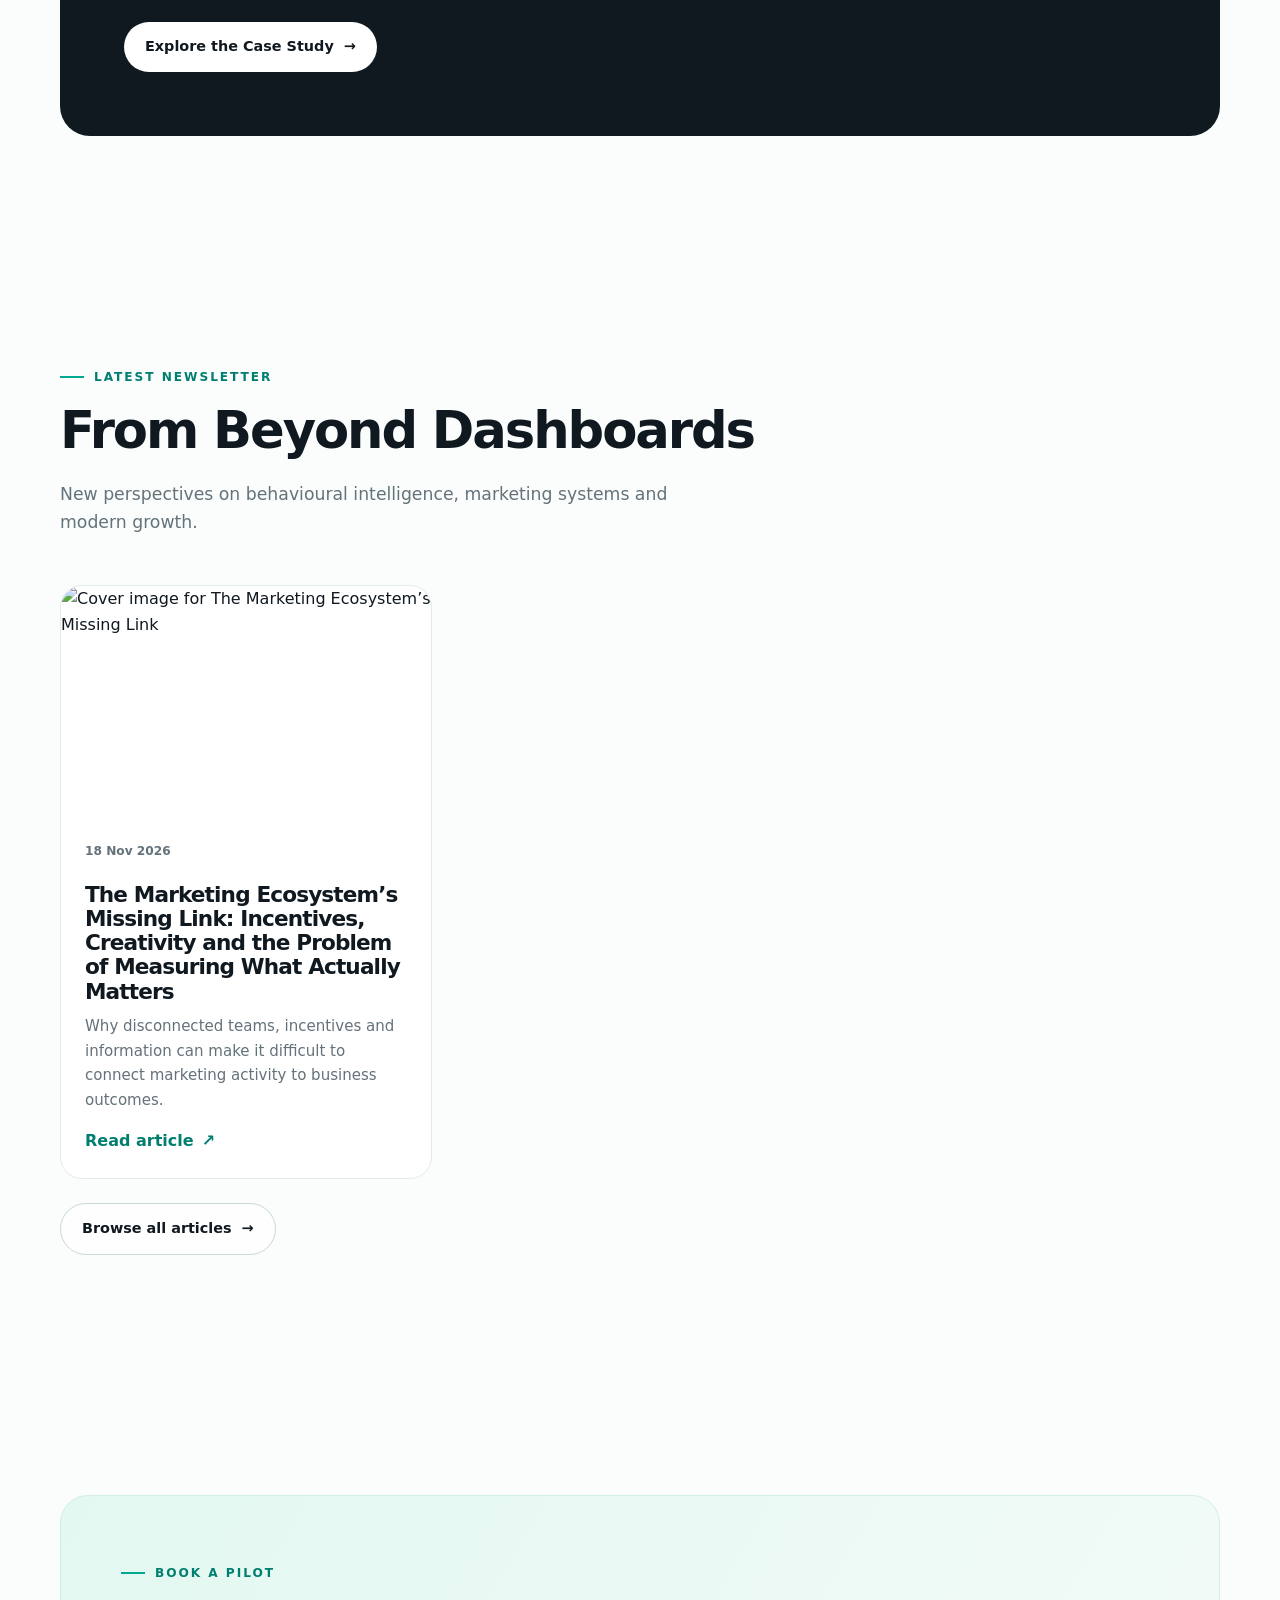
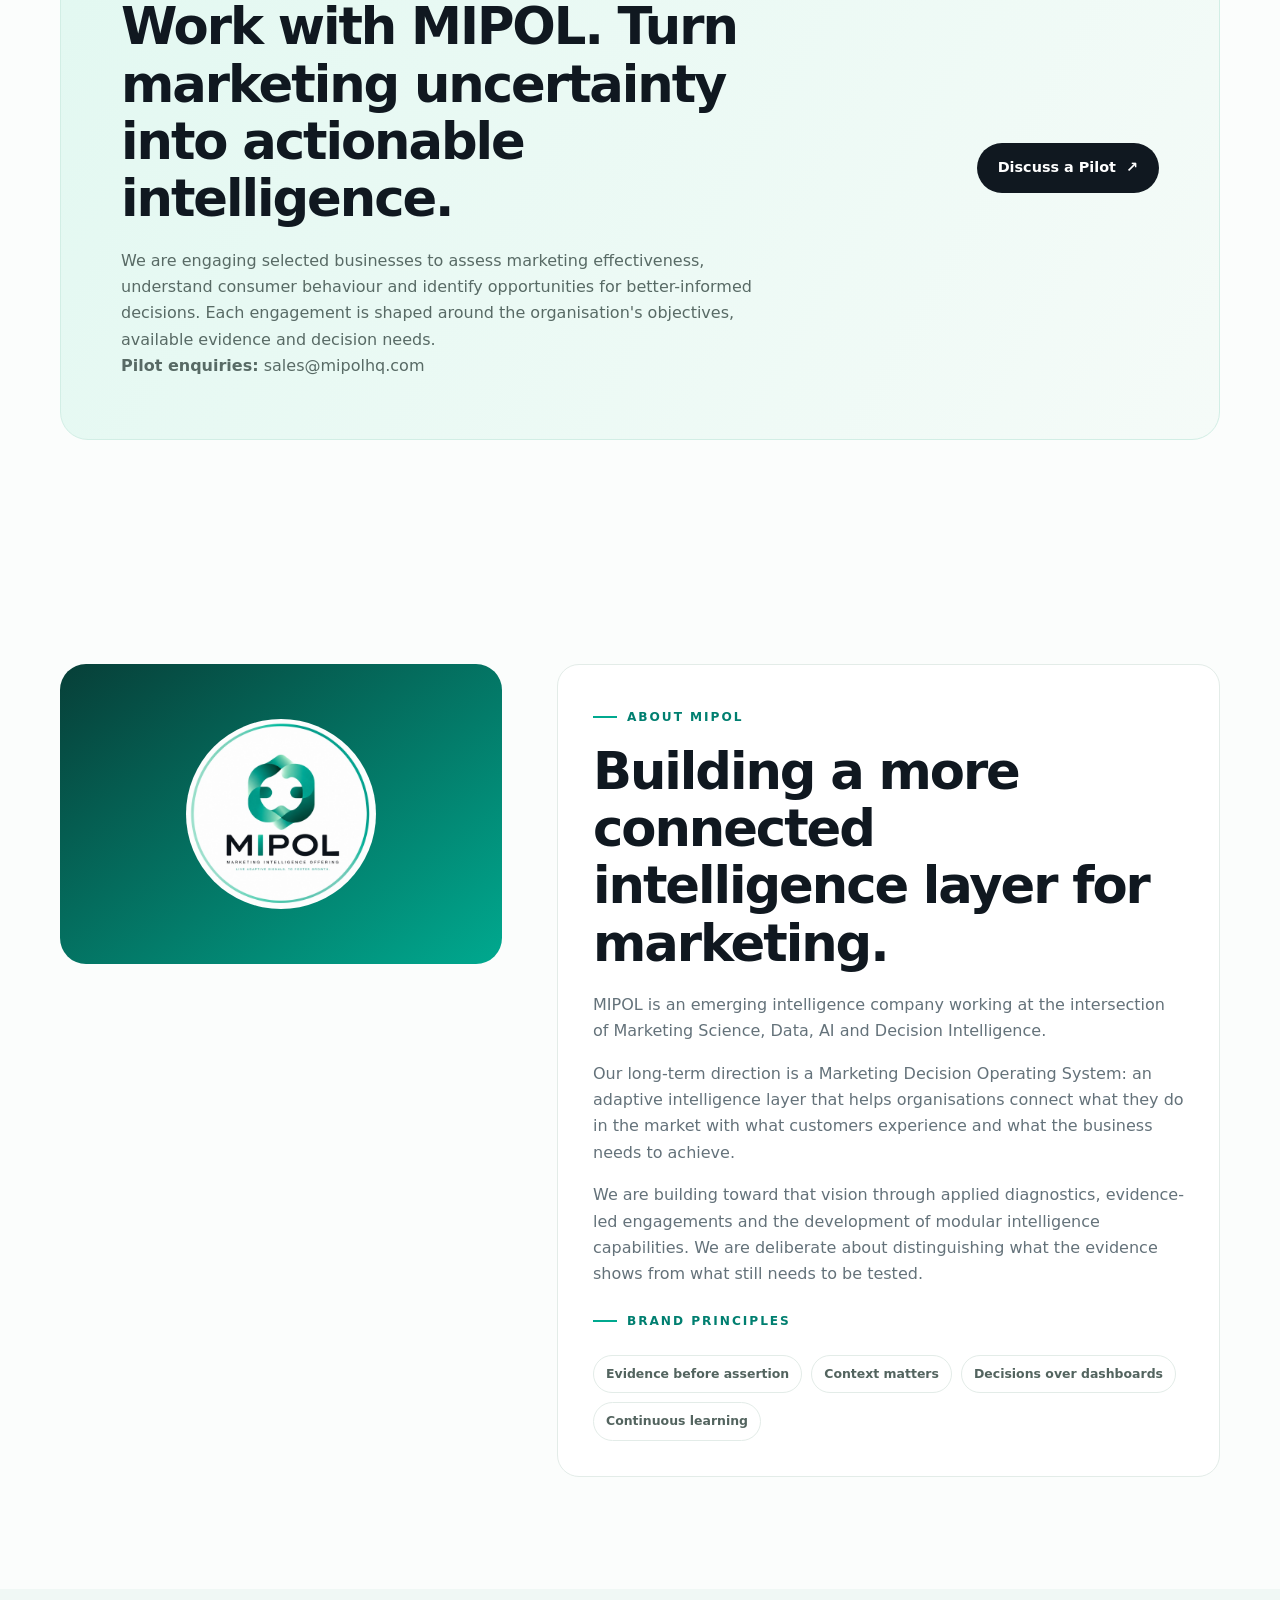
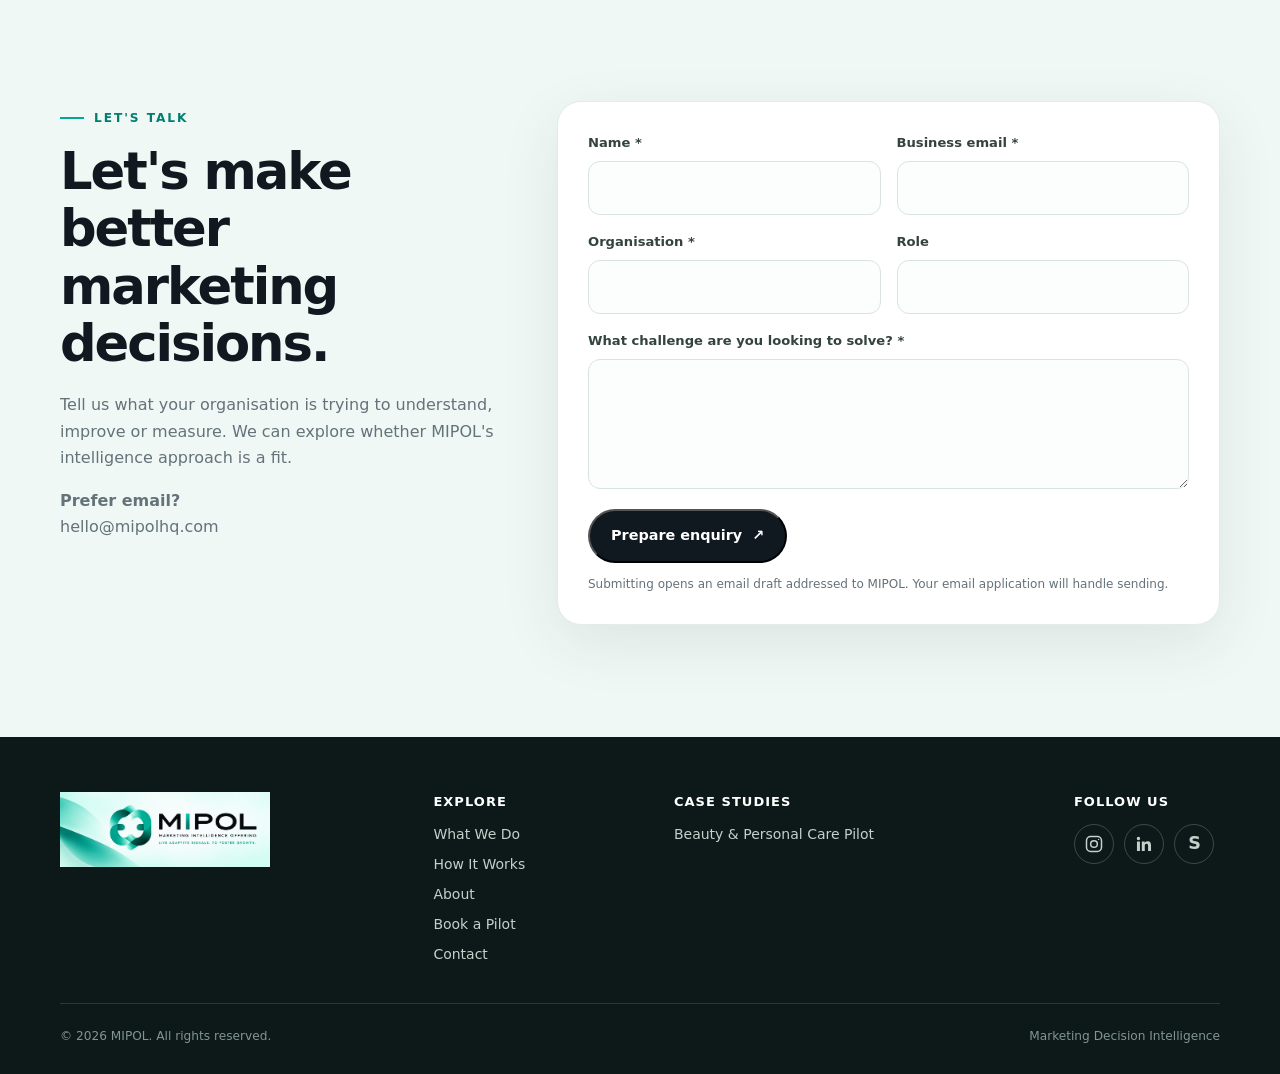
==== commit 25cafc90: "Changed Email address from Pilot to sales" ====
--- a/index.html
+++ b/index.html
@@ -94,7 +94,7 @@
 </div></section>
 
 <section class="section"><div class="container">
-  <div class="pilot-band"><div><span class="eyebrow">Book a Pilot</span><h2>Work with MIPOL. Turn marketing uncertainty into actionable intelligence.</h2><p>We are engaging selected businesses to assess marketing effectiveness, understand consumer behaviour and identify opportunities for better-informed decisions. Each engagement is shaped around the organisation's objectives, available evidence and decision needs.</p><p><strong>Pilot enquiries:</strong> <a href="mailto:pilot@mipolhq.com">pilot@mipolhq.com</a></p></div><a class="btn btn-primary" href="mailto:pilot@mipolhq.com?subject=Pilot%20enquiry">Discuss a Pilot <span>↗</span></a></div>
+  <div class="pilot-band"><div><span class="eyebrow">Book a Pilot</span><h2>Work with MIPOL. Turn marketing uncertainty into actionable intelligence.</h2><p>We are engaging selected businesses to assess marketing effectiveness, understand consumer behaviour and identify opportunities for better-informed decisions. Each engagement is shaped around the organisation's objectives, available evidence and decision needs.</p><p><strong>Pilot enquiries:</strong> <a href="mailto:sales@mipolhq.com">sales@mipolhq.com</a></p></div><a class="btn btn-primary" href="mailto:sales@mipolhq.com?subject=Pilot%20enquiry">Discuss a Pilot <span>↗</span></a></div>
 </div></section>
 
 <section class="section"><div class="container about-grid">
